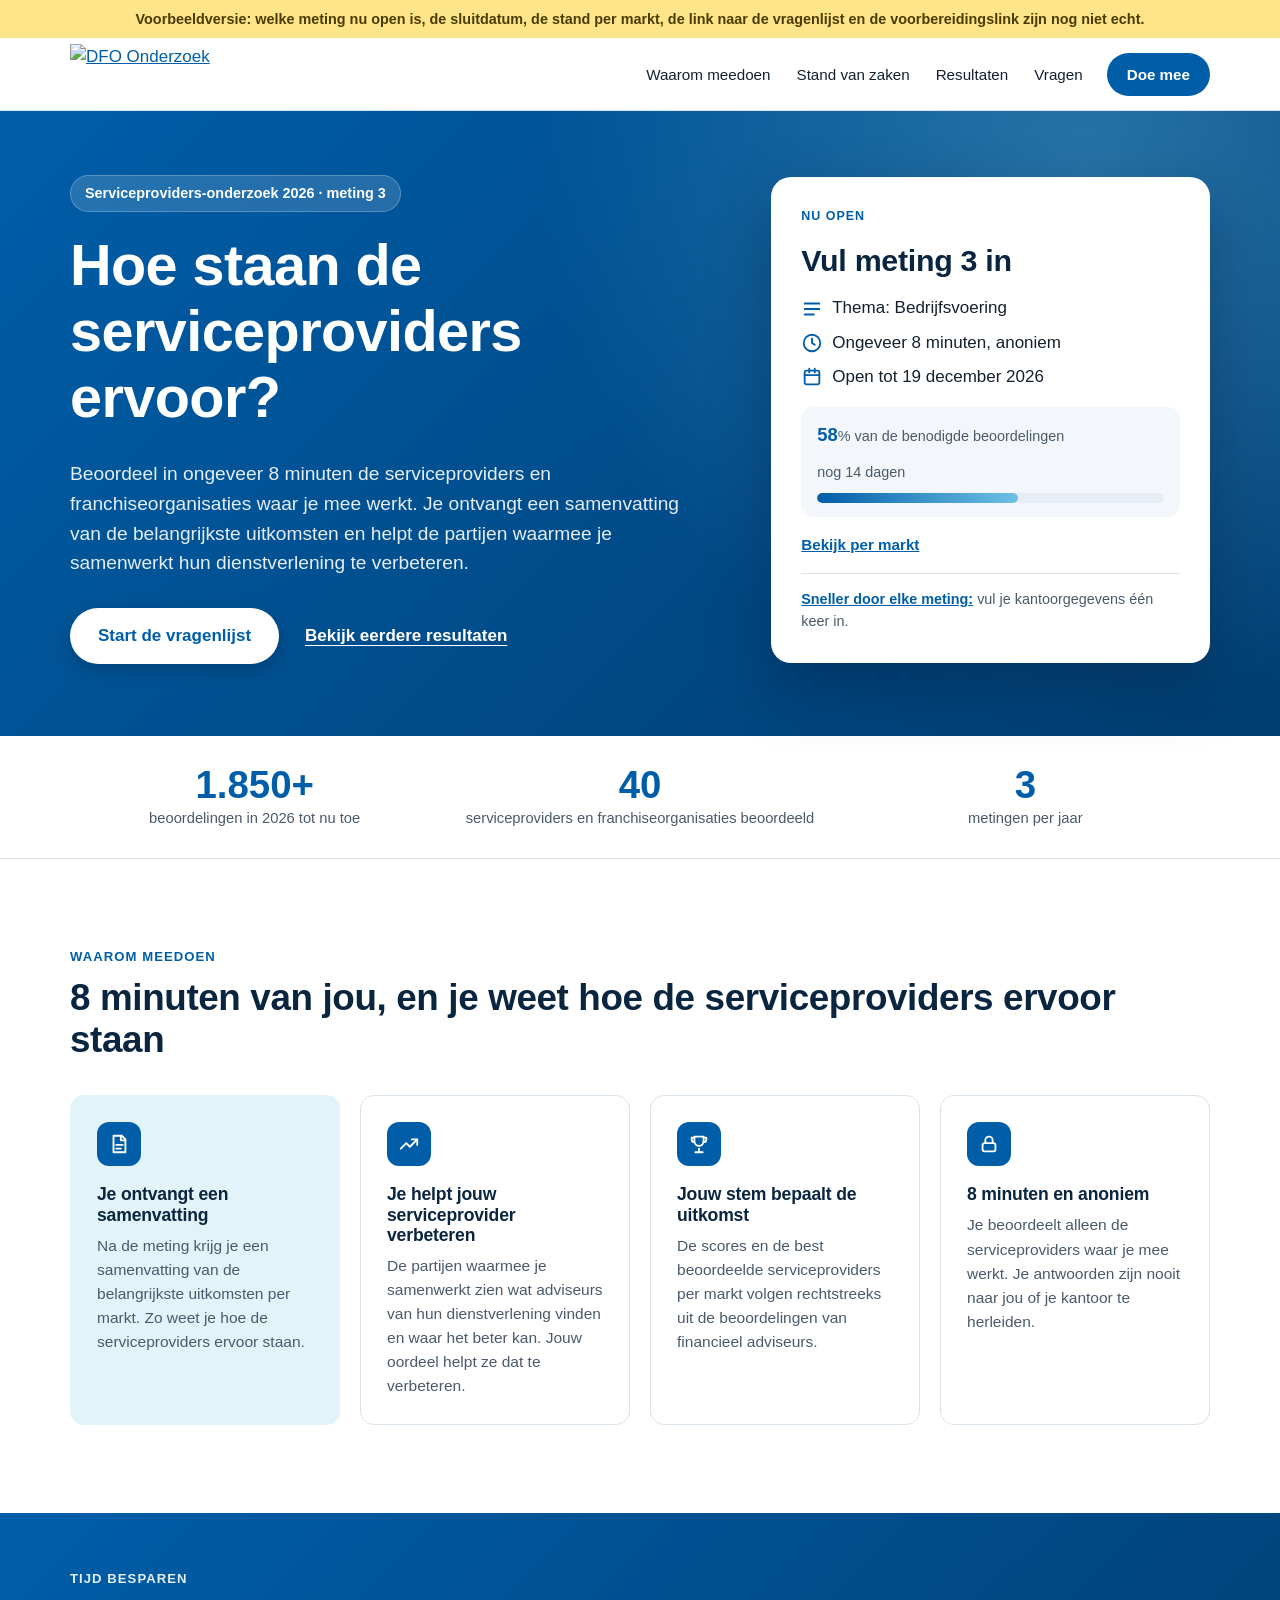
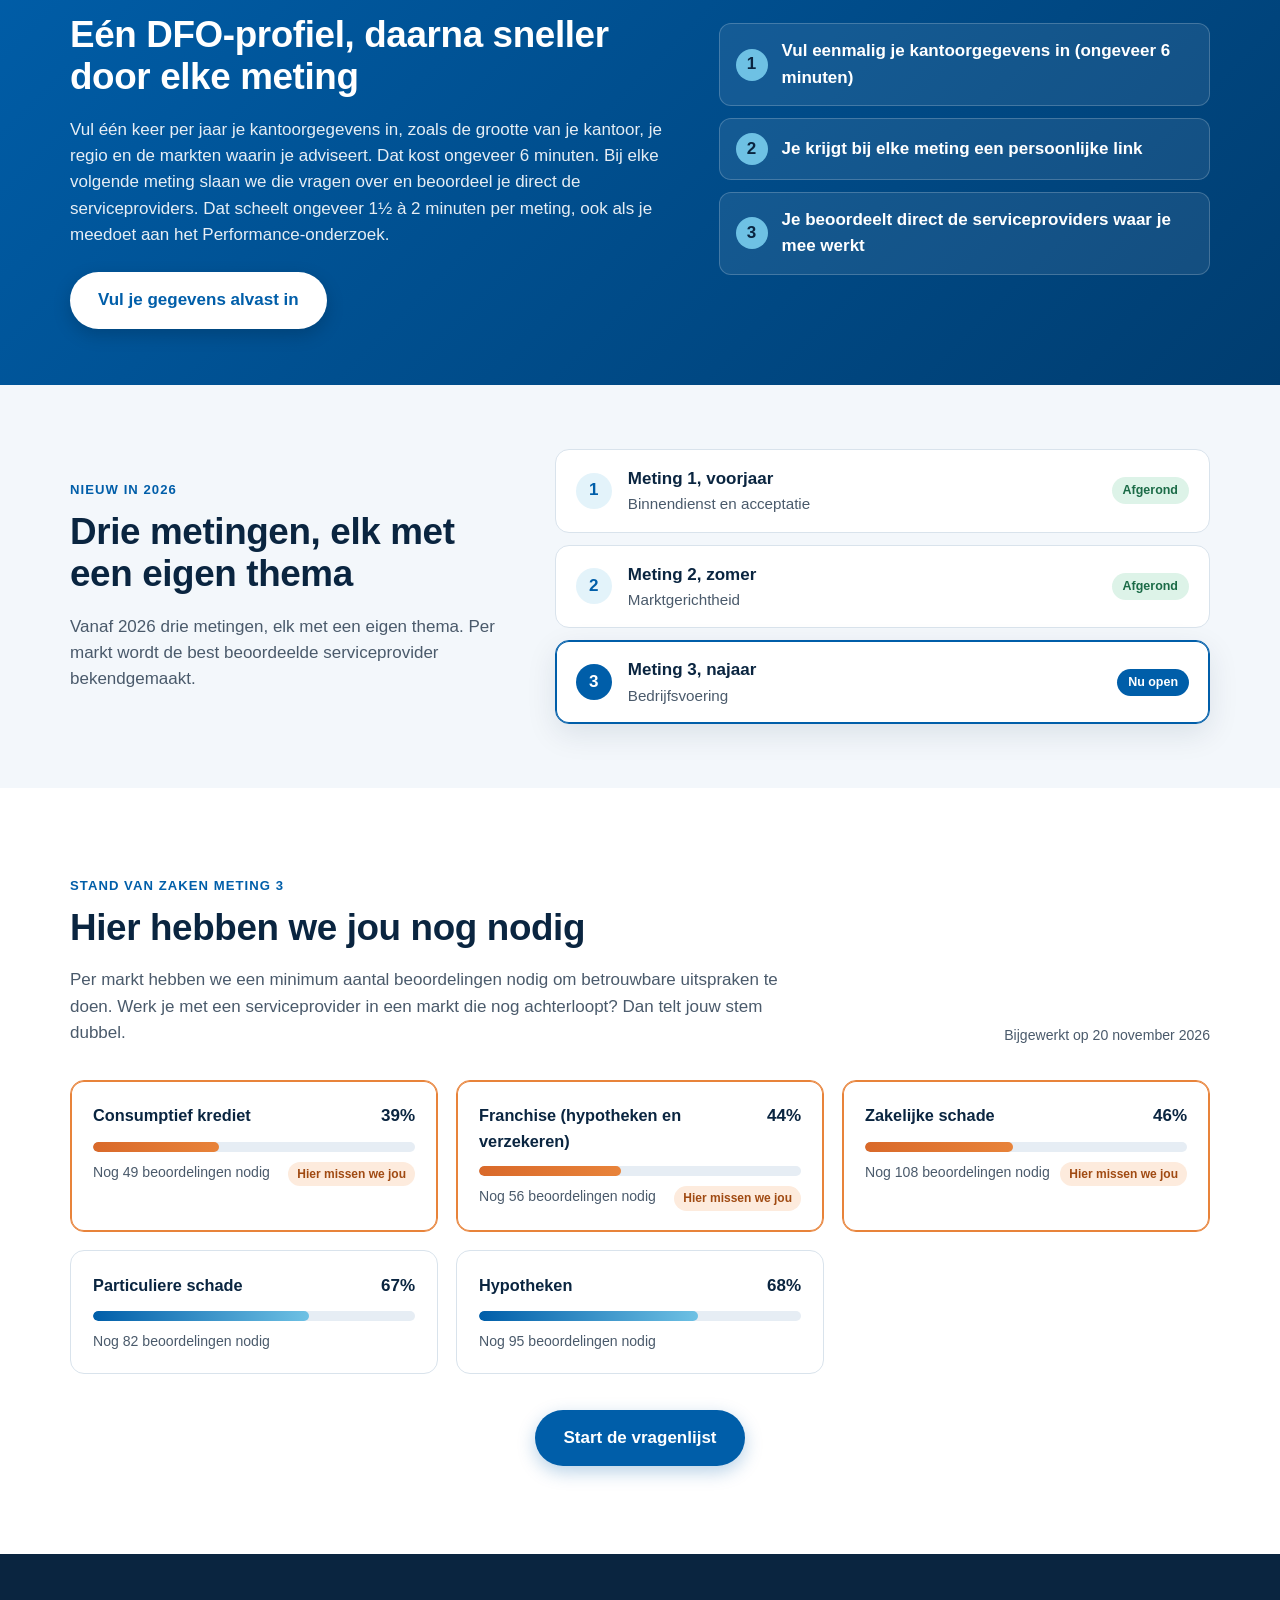
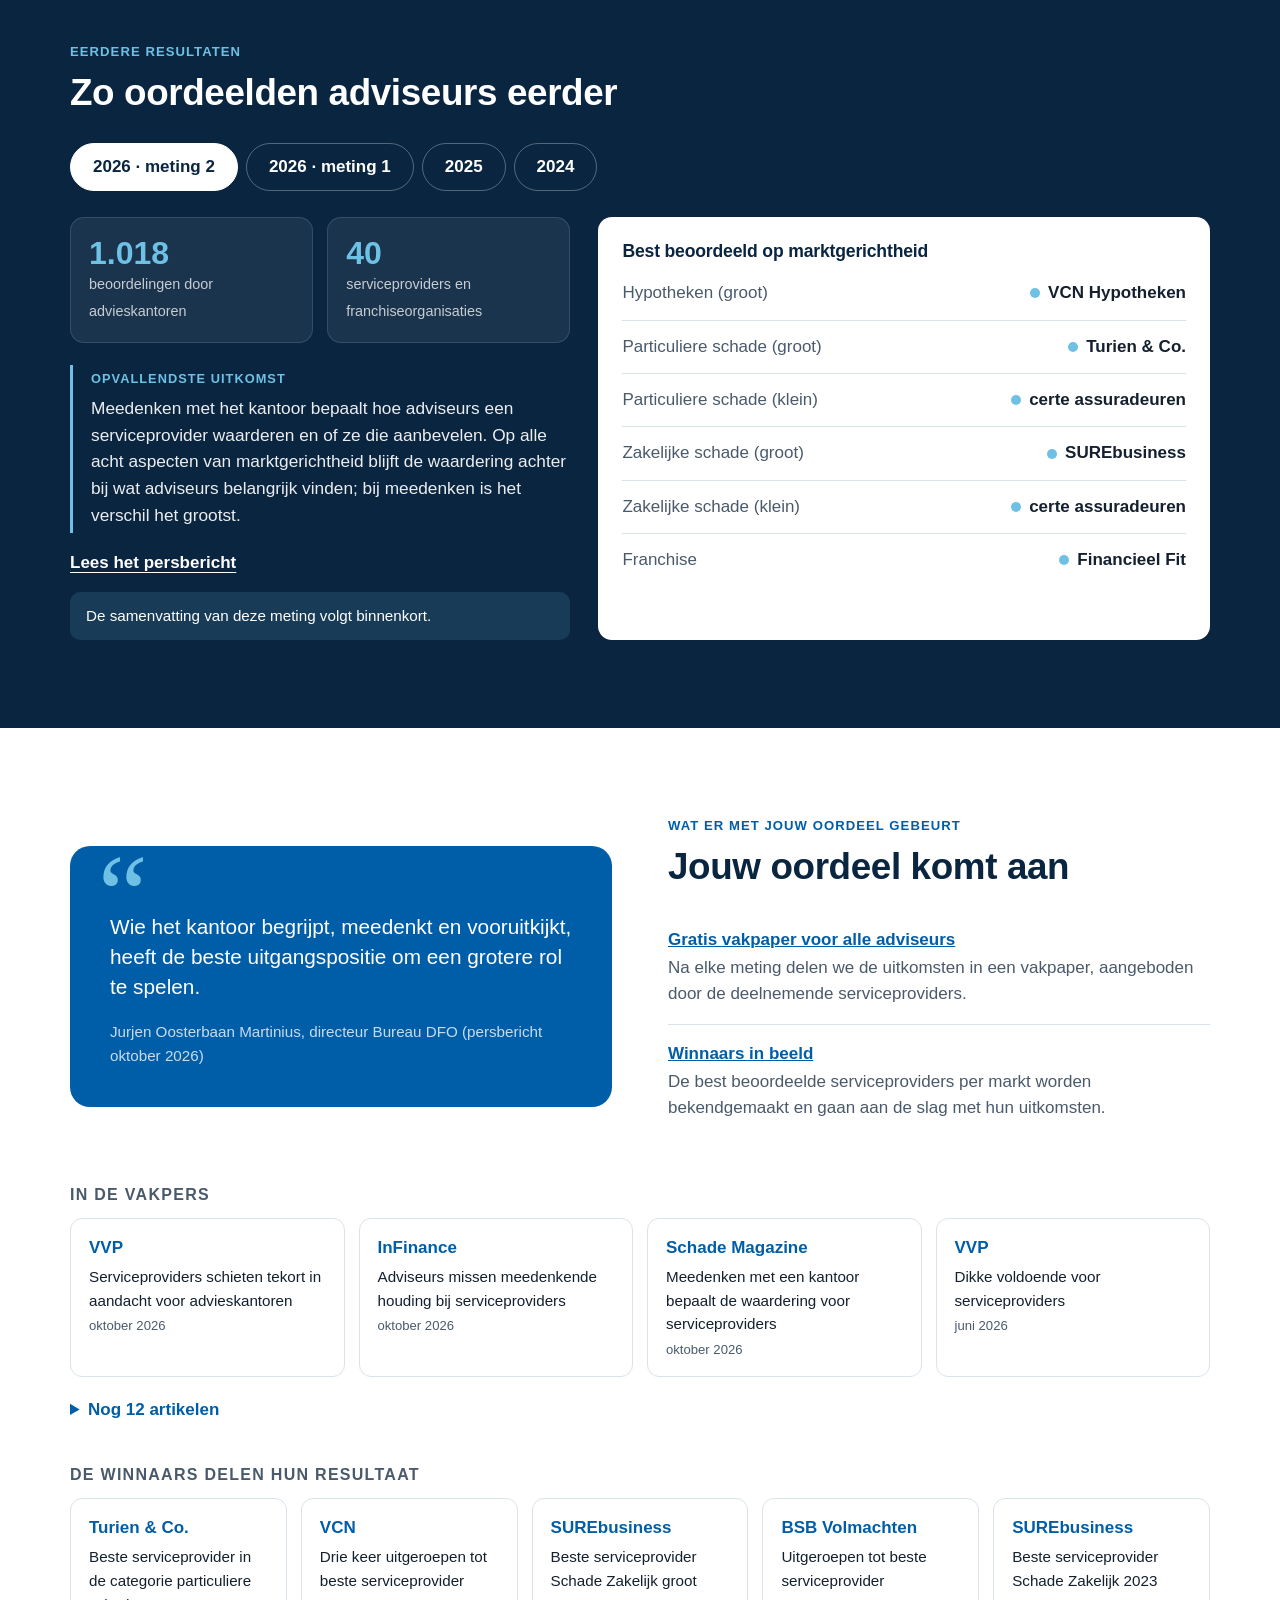
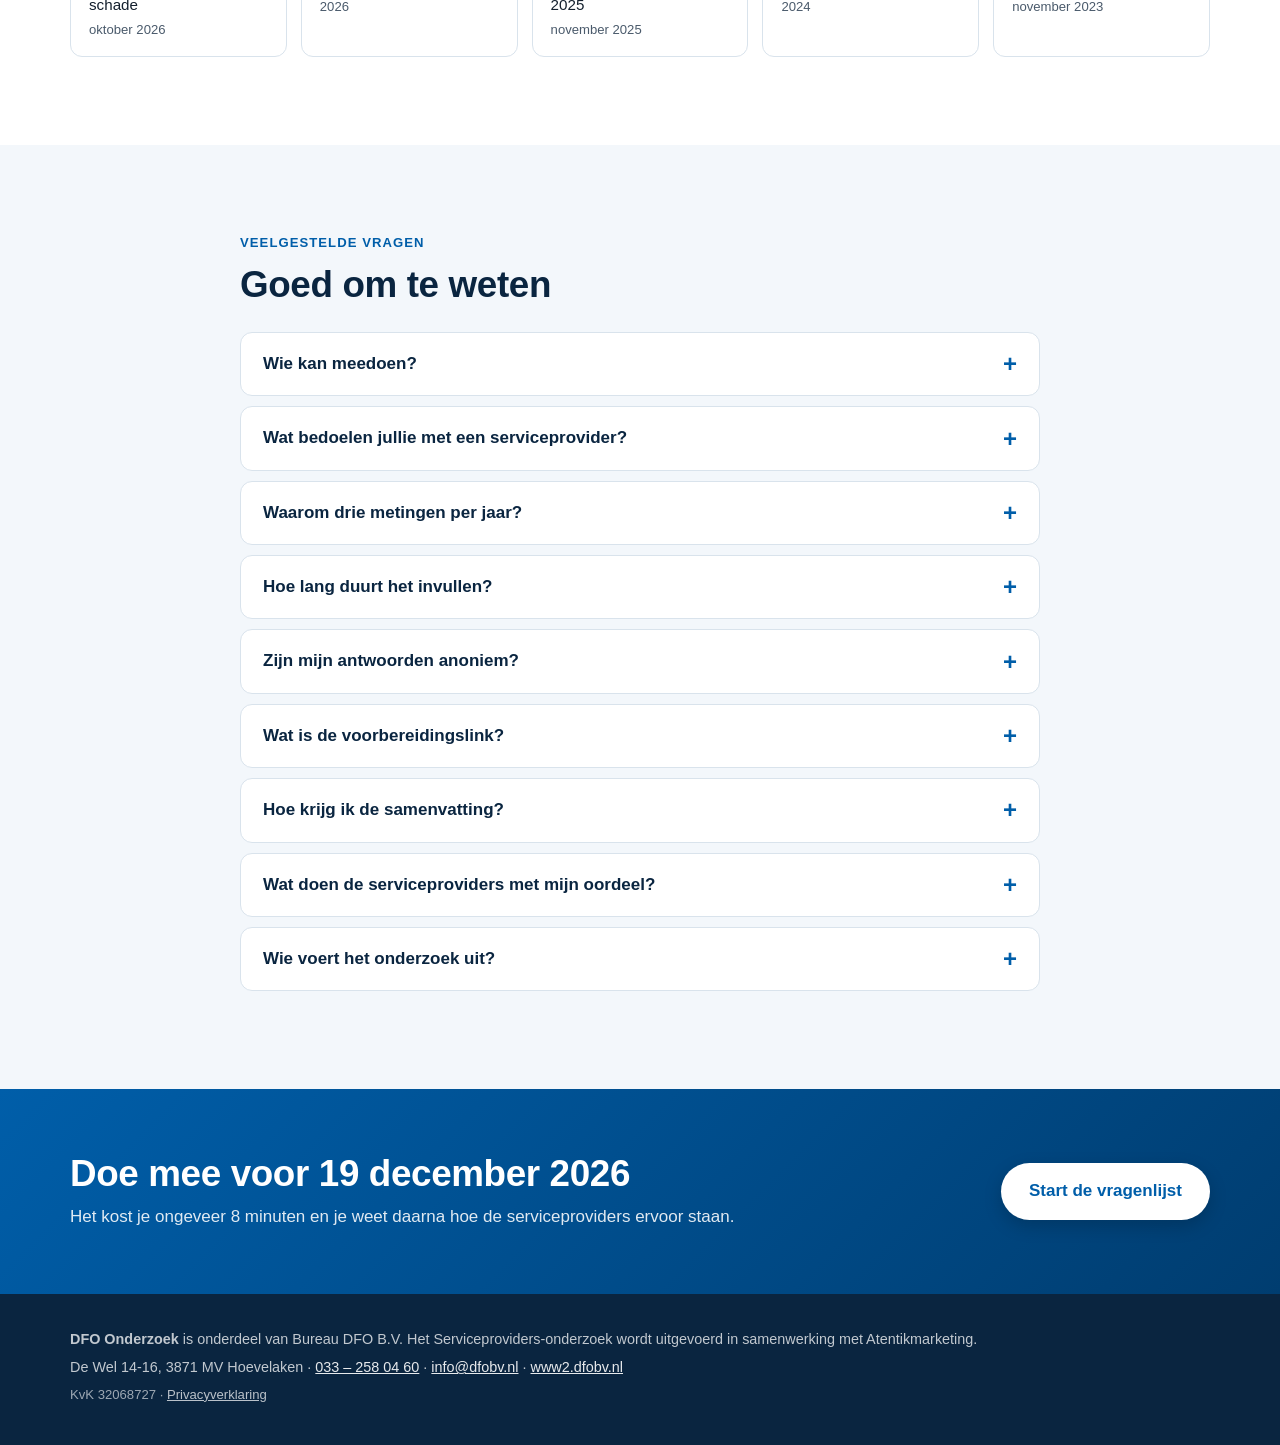
==== index.html @ f83d0d08 "Eerste versie wervingspagina Serviceproviders-onderzoek" ====
<!doctype html>
<html lang="nl">
<head>
  <meta charset="utf-8">
  <meta name="viewport" content="width=device-width, initial-scale=1">
  <title>Serviceproviders-onderzoek | DFO Onderzoek</title>
  <meta name="description" content="Doe mee aan het Serviceproviders-onderzoek van DFO Onderzoek. Beoordeel in ongeveer 8 minuten de serviceproviders en franchiseorganisaties waar je mee werkt en weet hoe ze ervoor staan.">
  <meta property="og:title" content="Serviceproviders-onderzoek | DFO Onderzoek">
  <meta property="og:description" content="Hoe staan de serviceproviders ervoor? Beoordeel ze in ongeveer 8 minuten en ontvang de uitkomsten per markt.">
  <meta property="og:type" content="website">
  <meta property="og:image" content="assets/logo.png">
  <meta name="theme-color" content="#005EA9">
  <link rel="icon" href="assets/favicon.png">
  <link rel="stylesheet" href="style.css">
</head>
<body>
  <div class="demo-bar" id="demo-bar" hidden></div>

  <header class="site-header">
    <div class="wrap header-inner">
      <a href="#top" class="logo" aria-label="DFO Onderzoek, naar boven">
        <img src="assets/logo.png" alt="DFO Onderzoek" width="160" height="56">
      </a>
      <nav class="main-nav" aria-label="Hoofdmenu">
        <a href="#adviseurs">Waarom meedoen</a>
        <a href="#status">Stand van zaken</a>
        <a href="#resultaten">Resultaten</a>
        <a href="#vragen">Vragen</a>
      </nav>
      <a class="btn btn-small js-cta" href="#">Doe mee</a>
    </div>
  </header>

  <main id="top">
    <!-- 1. Hero -->
    <section class="hero">
      <div class="wrap hero-grid">
        <div class="hero-text">
          <p class="eyebrow"><span id="hero-naam"></span> <span id="hero-editie"></span></p>
          <h1>Hoe staan de serviceproviders ervoor?</h1>
          <p class="lead" id="hero-ondertitel"></p>
          <div class="hero-actions">
            <a class="btn btn-light js-cta" href="#">Start de vragenlijst</a>
            <a class="link-light" href="#resultaten">Bekijk eerdere resultaten</a>
          </div>
        </div>

        <aside class="path path-adviseur" aria-labelledby="meting-kaart-titel">
          <p class="path-label">Nu open</p>
          <h2 id="meting-kaart-titel">Vul <span class="js-meting-naam">meting 3</span> in</h2>
          <ul class="facts">
            <li id="fact-thema-li"><span class="fact-icon" aria-hidden="true">
              <svg viewBox="0 0 24 24"><path d="M4 6h16M4 12h16M4 18h10"/></svg>
            </span><span id="fact-thema"></span></li>
            <li><span class="fact-icon" aria-hidden="true">
              <svg viewBox="0 0 24 24"><circle cx="12" cy="12" r="9"/><path d="M12 7v5l3 2"/></svg>
            </span><span id="fact-duur"></span></li>
            <li><span class="fact-icon" aria-hidden="true">
              <svg viewBox="0 0 24 24"><rect x="4" y="5" width="16" height="15" rx="2"/><path d="M4 10h16M9 3v4M15 3v4"/></svg>
            </span><span id="fact-sluit"></span></li>
          </ul>
          <div class="mini-status">
            <div class="mini-status-top">
              <span><strong id="totaal-pct">0</strong>% van de benodigde beoordelingen</span>
              <span id="dagen-tekst"></span>
            </div>
            <div class="bar" role="progressbar" aria-label="Voortgang meting" aria-valuemin="0" aria-valuemax="100" id="totaal-bar"><span></span></div>
          </div>
          <a class="status-link" href="#status">Bekijk per markt</a>
          <p class="prep-hint" id="prep-hint"><a href="#voorbereiding">Sneller door elke meting:</a> vul je kantoorgegevens één keer in.</p>
        </aside>
      </div>
    </section>

    <!-- 2. Kerncijfers -->
    <section class="figures" aria-label="Kerncijfers">
      <div class="wrap figures-row" id="kerncijfers"></div>
    </section>

    <!-- 3. Waarom meedoen -->
    <section class="section" id="adviseurs">
      <div class="wrap">
        <p class="kicker">Waarom meedoen</p>
        <h2>8 minuten van jou, en je weet hoe de serviceproviders ervoor staan</h2>
        <div class="card-grid" id="opbrengst-lijst"></div>
      </div>
    </section>

    <!-- 3b. Voorbereidingslink -->
    <section class="prep-band" id="voorbereiding">
      <div class="wrap prep-grid">
        <div class="prep-text">
          <p class="kicker kicker-light">Tijd besparen</p>
          <h2 id="prep-kop"></h2>
          <p id="prep-tekst"></p>
          <a class="btn btn-light js-prep" href="#">Vul je gegevens alvast in</a>
        </div>
        <ol class="prep-steps" id="prep-stappen"></ol>
      </div>
    </section>

    <!-- 4. Metingen van dit jaar -->
    <section class="section section-tint section-compact" id="metingen-sectie">
      <div class="wrap metingen-grid">
        <div>
          <p class="kicker">Nieuw in 2026</p>
          <h2>Drie metingen, elk met een eigen thema</h2>
          <p class="section-intro" id="metingen-intro"></p>
        </div>
        <ol class="metingen" id="metingen"></ol>
      </div>
    </section>

    <!-- 5. Stand van zaken -->
    <section class="section" id="status">
      <div class="wrap">
        <div class="section-head">
          <div>
            <p class="kicker">Stand van zaken <span class="js-meting-naam">meting 3</span></p>
            <h2>Hier hebben we jou nog nodig</h2>
            <p class="section-intro">Per markt hebben we een minimum aantal beoordelingen nodig om betrouwbare uitspraken te doen. Werk je met een serviceprovider in een markt die nog achterloopt? Dan telt jouw stem dubbel.</p>
          </div>
          <p class="updated" id="bijgewerkt"></p>
        </div>
        <div class="group-grid" id="groepen"></div>
        <div class="center"><a class="btn js-cta" href="#">Start de vragenlijst</a></div>
      </div>
    </section>

    <!-- 6. Eerdere resultaten -->
    <section class="section section-dark" id="resultaten">
      <div class="wrap">
        <p class="kicker kicker-light">Eerdere resultaten</p>
        <h2>Zo oordeelden adviseurs eerder</h2>
        <div class="tabs" role="tablist" aria-label="Kies een meting of jaar" id="jaar-tabs"></div>
        <div id="jaar-panel" role="tabpanel" class="year-panel"></div>
      </div>
    </section>

    <!-- 7. Impact -->
    <section class="section" id="impact">
      <div class="wrap impact-grid">
        <figure class="quote">
          <blockquote id="impact-citaat"></blockquote>
          <figcaption id="impact-bron"></figcaption>
        </figure>
        <div>
          <p class="kicker">Wat er met jouw oordeel gebeurt</p>
          <h2>Jouw oordeel komt aan</h2>
          <ul class="impact-list" id="impact-punten"></ul>
        </div>
      </div>
      <div class="wrap press" id="vakpers"></div>
    </section>

    <!-- 8. Vragen -->
    <section class="section section-tint" id="vragen">
      <div class="wrap narrow">
        <p class="kicker">Veelgestelde vragen</p>
        <h2>Goed om te weten</h2>
        <div class="faq" id="faq"></div>
      </div>
    </section>

    <!-- 9. Afsluiter -->
    <section class="final-cta">
      <div class="wrap final-inner">
        <div>
          <h2>Doe mee voor <span id="final-sluit"></span></h2>
          <p>Het kost je ongeveer <span class="js-duur"></span> minuten en je weet daarna hoe de serviceproviders ervoor staan.</p>
        </div>
        <a class="btn btn-light js-cta" href="#">Start de vragenlijst</a>
      </div>
    </section>
  </main>

  <footer class="site-footer">
    <div class="wrap footer-inner">
      <p><strong>DFO Onderzoek</strong> is onderdeel van Bureau DFO B.V. Het Serviceproviders-onderzoek wordt uitgevoerd in samenwerking met Atentikmarketing.</p>
      <p>De Wel 14-16, 3871 MV Hoevelaken &middot; <a href="tel:+31332580460">033 – 258 04 60</a> &middot; <a href="mailto:info@dfobv.nl">info@dfobv.nl</a> &middot; <a href="https://www2.dfobv.nl">www2.dfobv.nl</a></p>
      <p class="footer-small">KvK 32068727 &middot; <a href="#privacy-link-volgt">Privacyverklaring</a></p>
    </div>
  </footer>

  <div class="sticky-cta" id="sticky-cta">
    <a class="btn js-cta" href="#">Doe mee, <span class="js-duur"></span> minuten</a>
  </div>

  <script src="data.js"></script>
  <script src="app.js"></script>
</body>
</html>
---- style.css ----
/* DFO Onderzoek – huisstijl: primair #005EA9, accent #6EC1E4, Arial */
:root {
  --blauw: #005EA9;
  --blauw-donker: #003D70;
  --navy: #0A2540;
  --accent: #6EC1E4;
  --accent-zacht: #E3F3FA;
  --tint: #F3F7FB;
  --tekst: #14202E;
  --tekst-zacht: #4A5A6B;
  --lijn: #D9E3EC;
  --wit: #FFFFFF;
  --oranje: #E8833A;
  --groen: #2E9E6B;
  --radius: 14px;
  --schaduw: 0 10px 30px rgba(10, 37, 64, .10);
  color-scheme: light;
}

* { box-sizing: border-box; }
html { scroll-behavior: smooth; scroll-padding-top: 84px; }
body {
  margin: 0;
  font-family: Arial, Helvetica, sans-serif;
  font-size: 17px;
  line-height: 1.55;
  color: var(--tekst);
  background: var(--wit);
  -webkit-font-smoothing: antialiased;
}
img { max-width: 100%; height: auto; display: block; }
a { color: var(--blauw); }
h1, h2, h3 { line-height: 1.15; margin: 0 0 .5em; letter-spacing: -.01em; }
h2 { font-size: clamp(1.6rem, 3.2vw, 2.3rem); color: var(--navy); }
h3 { font-size: 1.1rem; color: var(--navy); }
p { margin: 0 0 1em; }

.wrap { width: min(1140px, 100% - 32px); margin-inline: auto; }
.narrow { width: min(800px, 100% - 32px); }
.center { text-align: center; margin-top: 36px; }

/* Voorbeeldbalk */
.demo-bar {
  background: #FFE58A; color: #4A3B00; text-align: center;
  font-size: .9rem; font-weight: bold; padding: 8px 16px;
}

/* Knoppen */
.btn {
  display: inline-block; background: var(--blauw); color: var(--wit);
  font-weight: bold; text-decoration: none; padding: 15px 28px;
  border-radius: 999px; transition: transform .15s, background .15s, box-shadow .15s;
  box-shadow: 0 6px 18px rgba(0, 94, 169, .28);
}
.btn:hover { background: var(--blauw-donker); transform: translateY(-1px); }
.btn:focus-visible, a:focus-visible, button:focus-visible { outline: 3px solid var(--accent); outline-offset: 3px; }
.btn-small { padding: 10px 20px; font-size: .95rem; box-shadow: none; }
.btn-light { background: var(--wit); color: var(--blauw); box-shadow: 0 6px 18px rgba(0,0,0,.18); }
.btn-light:hover { background: var(--accent-zacht); }

/* Header */
.site-header {
  position: sticky; top: 0; z-index: 20; background: rgba(255,255,255,.96);
  backdrop-filter: blur(8px); border-bottom: 1px solid var(--lijn);
}
.header-inner { display: flex; align-items: center; gap: 24px; height: 72px; }
.logo img { width: 172px; height: auto; }
.main-nav { display: flex; gap: 26px; margin-left: auto; }
.main-nav a { color: var(--tekst); text-decoration: none; font-size: .95rem; }
.main-nav a:hover { color: var(--blauw); }

/* Hero */
.hero {
  background:
    radial-gradient(circle at 85% 10%, rgba(110,193,228,.35), transparent 45%),
    linear-gradient(135deg, var(--blauw) 0%, var(--blauw-donker) 100%);
  color: var(--wit); padding: 72px 0 84px;
}
.hero-grid { display: grid; grid-template-columns: 1.25fr .85fr; gap: 56px; align-items: center; }
.eyebrow {
  display: inline-block; background: rgba(255,255,255,.14); border: 1px solid rgba(255,255,255,.25);
  padding: 6px 14px; border-radius: 999px; font-size: .9rem; font-weight: bold; margin-bottom: 20px;
}
.hero h1 { font-size: clamp(2.2rem, 5vw, 3.6rem); color: var(--wit); }
.lead { font-size: 1.2rem; color: rgba(255,255,255,.9); max-width: 34em; }
.facts { list-style: none; padding: 0; margin: 26px 0 32px; display: flex; flex-wrap: wrap; gap: 12px 26px; }
.facts li { display: flex; align-items: center; gap: 9px; font-weight: bold; }
.fact-icon svg { width: 22px; height: 22px; fill: none; stroke: var(--accent); stroke-width: 2; stroke-linecap: round; stroke-linejoin: round; display: block; }
.hero-actions { display: flex; flex-wrap: wrap; align-items: center; gap: 18px 26px; }
.link-light { color: var(--wit); font-weight: bold; text-underline-offset: 4px; }

/* Statuskaart */
.status-card {
  background: var(--wit); color: var(--tekst); border-radius: 20px; padding: 30px;
  box-shadow: 0 24px 60px rgba(0, 20, 50, .35);
}
.status-card-label { text-transform: uppercase; letter-spacing: .08em; font-size: .78rem; font-weight: bold; color: var(--tekst-zacht); margin-bottom: 6px; }
.status-big { font-size: 4rem; font-weight: bold; color: var(--blauw); line-height: 1; margin: 0 0 4px; }
.status-sub { color: var(--tekst-zacht); margin-bottom: 18px; }
.status-split { display: grid; grid-template-columns: 1fr 1fr; gap: 16px; margin: 22px 0 18px; padding-top: 18px; border-top: 1px solid var(--lijn); }
.status-split strong { display: block; font-size: 1.8rem; color: var(--navy); }
.status-split span { font-size: .88rem; color: var(--tekst-zacht); }
.status-link { font-weight: bold; font-size: .95rem; }

/* Voortgangsbalken */
.bar { height: 10px; background: #E6EDF4; border-radius: 999px; overflow: hidden; }
.bar-lg { height: 14px; }
.bar span {
  display: block; height: 100%; width: 0; border-radius: inherit;
  background: linear-gradient(90deg, var(--blauw), var(--accent));
  transition: width 1.2s cubic-bezier(.2,.8,.2,1);
}
.bar.laag span { background: linear-gradient(90deg, #D9692A, var(--oranje)); }
.bar.vol span { background: linear-gradient(90deg, #22825A, var(--groen)); }

/* Secties */
.section { padding: 88px 0; }
.section-tint { background: var(--tint); }
.section-dark { background: var(--navy); color: var(--wit); }
.section-dark h2 { color: var(--wit); }
.kicker { color: var(--blauw); font-weight: bold; text-transform: uppercase; letter-spacing: .08em; font-size: .82rem; margin-bottom: 10px; }
.kicker-light { color: var(--accent); }
.section-head { display: flex; justify-content: space-between; align-items: flex-end; gap: 24px; margin-bottom: 34px; }
.section-intro { color: var(--tekst-zacht); max-width: 42em; margin: 0; }
.updated { font-size: .88rem; color: var(--tekst-zacht); white-space: nowrap; margin: 0; }

.facts .fact-wide { flex-basis: 100%; }

/* Metingen */
.section-compact { padding: 64px 0; }
.metingen-grid { display: grid; grid-template-columns: .8fr 1.2fr; gap: 48px; align-items: center; }
.metingen { list-style: none; margin: 0; padding: 0; position: relative; display: grid; gap: 12px; }
.meting {
  display: grid; grid-template-columns: auto 1fr auto; align-items: center; gap: 16px;
  background: var(--wit); border: 1px solid var(--lijn); border-radius: var(--radius); padding: 16px 20px;
}
.meting-open { border-color: var(--blauw); box-shadow: 0 0 0 1px var(--blauw) inset, var(--schaduw); }
.meting-nr {
  display: grid; place-items: center; width: 36px; height: 36px; border-radius: 50%;
  background: var(--accent-zacht); color: var(--blauw); font-weight: bold;
}
.meting-open .meting-nr { background: var(--blauw); color: var(--wit); }
.meting-body { min-width: 0; }
.meting-naam { margin: 0; font-weight: bold; color: var(--navy); }
.meting-thema { margin: 0; color: var(--tekst-zacht); font-size: .95rem; }
.pill { font-size: .78rem; font-weight: bold; padding: 4px 11px; border-radius: 999px; white-space: nowrap; }
.pill-afgerond { background: #DDF3E8; color: #1B6B47; }
.pill-open { background: var(--blauw); color: var(--wit); }
.pill-gepland { background: var(--tint); color: var(--tekst-zacht); border: 1px solid var(--lijn); }

/* Opbrengst-kaarten */
.card-grid { display: grid; grid-template-columns: repeat(4, 1fr); gap: 20px; margin-top: 34px; }
.card { border: 1px solid var(--lijn); border-radius: var(--radius); padding: 26px; background: var(--wit); }
.card:first-child { background: var(--accent-zacht); border-color: transparent; }
.card-icon { width: 44px; height: 44px; border-radius: 12px; background: var(--blauw); display: grid; place-items: center; margin-bottom: 18px; }
.card-icon svg { width: 22px; height: 22px; fill: none; stroke: var(--wit); stroke-width: 2; stroke-linecap: round; stroke-linejoin: round; }
.card p { color: var(--tekst-zacht); margin: 0; font-size: .97rem; }

/* Productgroepen */
.group-grid { display: grid; grid-template-columns: repeat(3, 1fr); gap: 18px; }
.group { background: var(--wit); border-radius: var(--radius); padding: 22px 22px 20px; border: 1px solid var(--lijn); }
.group.prio { border-color: var(--oranje); box-shadow: 0 0 0 1px var(--oranje) inset; }
.group-top { display: flex; justify-content: space-between; align-items: baseline; gap: 10px; margin-bottom: 12px; }
.group-top h3 { margin: 0; font-size: 1.02rem; }
.group-pct { font-weight: bold; color: var(--navy); }
.group-meta { display: flex; justify-content: space-between; gap: 10px; margin-top: 10px; font-size: .88rem; color: var(--tekst-zacht); }
.badge { display: inline-block; white-space: nowrap; align-self: flex-start; font-size: .75rem; font-weight: bold; padding: 3px 9px; border-radius: 999px; background: #FDEBDD; color: #A04A12; }
.badge.ok { background: #DDF3E8; color: #1B6B47; }

/* Stappen */
.steps { list-style: none; padding: 0; margin: 34px 0 0; display: grid; grid-template-columns: repeat(3, 1fr); gap: 28px; counter-reset: s; }
.steps li { position: relative; padding-top: 4px; }
.step-nr {
  display: grid; place-items: center; width: 46px; height: 46px; border-radius: 50%;
  background: var(--accent-zacht); color: var(--blauw); font-weight: bold; font-size: 1.2rem; margin-bottom: 16px;
}
.steps p { color: var(--tekst-zacht); }

/* Jaren-tabs */
.tabs { display: flex; flex-wrap: wrap; gap: 8px; margin: 28px 0 26px; }
.tab {
  font: inherit; font-weight: bold; cursor: pointer; padding: 10px 22px; border-radius: 999px;
  background: transparent; color: var(--wit); border: 1px solid rgba(255,255,255,.3);
}
.tab[aria-selected="true"] { background: var(--wit); color: var(--navy); border-color: var(--wit); }
.year-panel { display: grid; grid-template-columns: .9fr 1.1fr; gap: 28px; }
.year-stats { display: grid; grid-template-columns: 1fr 1fr; gap: 14px; margin-bottom: 22px; }
.stat { background: rgba(255,255,255,.07); border: 1px solid rgba(255,255,255,.12); border-radius: var(--radius); padding: 18px; }
.stat strong { display: block; font-size: 2rem; color: var(--accent); line-height: 1.1; }
.stat span { font-size: .9rem; color: rgba(255,255,255,.75); }
.finding { border-left: 3px solid var(--accent); padding: 4px 0 4px 18px; font-size: 1.08rem; color: rgba(255,255,255,.92); }
.finding-label { display: block; font-size: .8rem; text-transform: uppercase; letter-spacing: .08em; color: var(--accent); font-weight: bold; margin-bottom: 6px; }
.year-link { color: var(--wit); font-weight: bold; text-underline-offset: 4px; }
.year-links { list-style: none; padding: 0; margin: 0; display: flex; flex-wrap: wrap; gap: 10px 24px; }
.winner-cell { display: flex; flex-direction: column; align-items: flex-end; text-align: right; gap: 2px; }
.runner-up { color: var(--tekst-zacht); font-size: .82rem; }
.year-download { margin: 18px 0 0; }

/* Voorbereidingslink */
.prep-band { background: linear-gradient(135deg, var(--blauw), var(--blauw-donker)); color: var(--wit); padding: 56px 0; }
.prep-grid { display: grid; grid-template-columns: 1.1fr .9fr; gap: 48px; align-items: center; }
.prep-text h2 { color: var(--wit); }
.prep-text p { color: rgba(255,255,255,.9); max-width: 36em; margin-bottom: 24px; }
.prep-steps { list-style: none; margin: 0; padding: 0; display: grid; gap: 12px; }
.prep-steps li { display: flex; align-items: center; gap: 14px; background: rgba(255,255,255,.08); border: 1px solid rgba(255,255,255,.2); border-radius: 12px; padding: 14px 16px; font-weight: bold; }
.prep-nr { flex: none; display: grid; place-items: center; width: 32px; height: 32px; border-radius: 50%; background: var(--accent); color: var(--navy); }
.prep-hint { margin: 2px 0 0; padding-top: 14px; border-top: 1px solid var(--lijn); font-size: .9rem; color: var(--tekst-zacht); }
.prep-hint a { font-weight: bold; }
@media (max-width: 980px) { .prep-grid { grid-template-columns: 1fr; gap: 28px; } }
.press { margin-top: 48px; }
.press-title { font-size: 1rem; text-transform: uppercase; letter-spacing: .08em; color: var(--tekst-zacht); margin-bottom: 14px; }
.press-list { list-style: none; padding: 0; margin: 0; display: grid; grid-template-columns: repeat(auto-fit, minmax(170px, 1fr)); gap: 14px; }
.press-more { margin-top: 14px; }
.press-more summary { cursor: pointer; font-weight: bold; color: var(--blauw); padding: 6px 0; }
.press-more .press-list { margin-top: 12px; }
.press-title-gap { margin-top: 36px; }
.press-list a { display: flex; flex-direction: column; gap: 4px; height: 100%; padding: 16px 18px; border: 1px solid var(--lijn); border-radius: 12px; text-decoration: none; color: var(--tekst); background: var(--wit); transition: border-color .15s, box-shadow .15s; }
.press-list a:hover { border-color: var(--blauw); box-shadow: var(--schaduw); }
.press-medium { font-weight: bold; color: var(--blauw); }
.press-head { font-size: .95rem; }
.press-date { font-size: .82rem; color: var(--tekst-zacht); }
@media (max-width: 640px) { .press-list { grid-template-columns: 1fr; } }
.year-note { margin: 16px 0 0; padding: 12px 16px; border-radius: 10px; background: rgba(110,193,228,.14); color: var(--wit); font-size: .95rem; }
.winners { background: var(--wit); color: var(--tekst); border-radius: var(--radius); padding: 8px 24px; }
.winners h3 { margin: 16px 0 6px; }
.winner-row { display: flex; justify-content: space-between; gap: 16px; padding: 13px 0; border-top: 1px solid var(--lijn); }
.winner-row:first-of-type { border-top: 0; }
.winner-row span { color: var(--tekst-zacht); }
.winner-row strong { display: flex; align-items: center; gap: 8px; text-align: right; }
.winner-row strong::before { content: ""; width: 10px; height: 10px; border-radius: 50%; background: var(--accent); flex: none; }

/* Impact */
.impact-grid { display: grid; grid-template-columns: 1fr 1fr; gap: 56px; align-items: center; }
.quote { margin: 0; background: var(--blauw); color: var(--wit); border-radius: 20px; padding: 40px; position: relative; }
.quote::before { content: "\201C"; position: absolute; top: -8px; left: 28px; font-size: 7rem; line-height: 1; color: var(--accent); font-family: Georgia, serif; }
.quote blockquote { margin: 26px 0 18px; font-size: 1.3rem; line-height: 1.45; }
.quote figcaption { color: rgba(255,255,255,.78); font-size: .95rem; }
.impact-list { list-style: none; padding: 0; margin: 22px 0 0; }
.impact-list li { padding: 16px 0; border-top: 1px solid var(--lijn); }
.impact-list li:first-child { border-top: 0; }
.impact-list strong { display: block; color: var(--navy); }
.impact-list p { margin: 2px 0 0; color: var(--tekst-zacht); }

/* FAQ */
.faq { margin-top: 26px; }
.faq details { background: var(--wit); border: 1px solid var(--lijn); border-radius: 12px; margin-bottom: 10px; }
.faq summary { cursor: pointer; padding: 18px 52px 18px 22px; font-weight: bold; list-style: none; position: relative; color: var(--navy); }
.faq summary::-webkit-details-marker { display: none; }
.faq summary::after { content: "+"; position: absolute; right: 22px; top: 50%; transform: translateY(-50%); font-size: 1.5rem; color: var(--blauw); }
.faq details[open] summary::after { content: "\2212"; }
.faq details p { padding: 0 22px 18px; margin: 0; color: var(--tekst-zacht); }

/* Afsluiter */
.final-cta { background: linear-gradient(135deg, var(--blauw), var(--blauw-donker)); color: var(--wit); padding: 64px 0; }
.final-inner { display: flex; justify-content: space-between; align-items: center; gap: 28px; }
.final-cta h2 { color: var(--wit); margin-bottom: 8px; }
.final-cta p { margin: 0; color: rgba(255,255,255,.88); }

/* Footer */
.site-footer { background: var(--navy); color: rgba(255,255,255,.75); padding: 34px 0; font-size: .9rem; }
.site-footer p { margin: 0 0 6px; }
.site-footer a { color: rgba(255,255,255,.9); }
.footer-small { font-size: .82rem; opacity: .8; }

/* ---------- Twee doelgroepen ---------- */
.header-actions { display: flex; gap: 10px; align-items: center; }
.btn-outline { background: transparent; color: var(--blauw); border: 2px solid var(--blauw); box-shadow: none; padding: 8px 18px; }
.btn-outline:hover { background: var(--accent-zacht); color: var(--blauw); }
.btn-ghost { background: transparent; color: var(--wit); border: 2px solid rgba(255,255,255,.7); box-shadow: none; }
.btn-ghost:hover { background: rgba(255,255,255,.12); }

.hero { padding: 64px 0 72px; }
.hero-text { max-width: 760px; }
.hero-text .lead { margin-bottom: 0; }
.hero-text .hero-actions { margin-top: 30px; }
.hero-grid .path-adviseur { gap: 16px; }
.paths { display: grid; grid-template-columns: 1fr 1fr; gap: 24px; margin-top: 40px; }
.path { border-radius: 20px; padding: 30px; display: flex; flex-direction: column; gap: 14px; min-width: 0; }
.path p { margin: 0; }
.path h2 { font-size: clamp(1.5rem, 2.6vw, 1.9rem); margin: 0; }
.path-label { text-transform: uppercase; letter-spacing: .08em; font-size: .78rem; font-weight: bold; }
.path-adviseur { background: var(--wit); color: var(--tekst); box-shadow: 0 24px 60px rgba(0, 20, 50, .35); }
.path-adviseur .path-label { color: var(--blauw); }
.path-adviseur > p { color: var(--tekst-zacht); }
.path-aanbieder { background: rgba(255,255,255,.08); border: 1px solid rgba(255,255,255,.28); color: var(--wit); }
.path-aanbieder .path-label { color: var(--accent); }
.path-aanbieder h2 { color: var(--wit); }
.path-aanbieder > p { color: rgba(255,255,255,.88); }
.path .facts { flex-direction: column; gap: 8px; margin: 2px 0 0; }
.path-adviseur .facts li { font-weight: normal; color: var(--tekst); }
.path-adviseur .fact-icon svg { stroke: var(--blauw); }
.mini-status { background: var(--tint); border-radius: 12px; padding: 14px 16px; }
.mini-status-top { display: flex; justify-content: space-between; gap: 12px; flex-wrap: wrap; font-size: .9rem; color: var(--tekst-zacht); margin-bottom: 10px; }
.mini-status-top strong { color: var(--blauw); font-size: 1.15rem; }
.checks { list-style: none; padding: 0; margin: 2px 0 0; display: grid; gap: 8px; }
.checks li { position: relative; padding-left: 28px; }
.checks li::before {
  content: ""; position: absolute; left: 0; top: .2em; width: 18px; height: 18px; border-radius: 50%;
  background: var(--accent) url("data:image/svg+xml,%3Csvg xmlns='http://www.w3.org/2000/svg' viewBox='0 0 24 24' fill='none' stroke='%230A2540' stroke-width='3.5' stroke-linecap='round' stroke-linejoin='round'%3E%3Cpath d='M5 12l5 5 9-10'/%3E%3C/svg%3E") center / 12px no-repeat;
}
.mini-proof { border-left: 3px solid var(--accent); padding: 4px 0 4px 16px; color: rgba(255,255,255,.92); }
.mini-proof .mini-proof-label { font-size: .78rem; text-transform: uppercase; letter-spacing: .08em; font-weight: bold; color: var(--accent); margin-bottom: 4px; }
.path-actions { margin-top: auto; padding-top: 8px; display: flex; flex-wrap: wrap; align-items: center; gap: 12px 22px; }
.path-link { font-weight: bold; text-underline-offset: 4px; }
.path-link-light { color: var(--wit); }

.figures { border-bottom: 1px solid var(--lijn); }
.figures-row { display: grid; grid-template-columns: repeat(3, 1fr); gap: 16px; padding-block: 28px; }
.figure { display: flex; flex-direction: column; align-items: center; text-align: center; }
.figure strong { font-size: clamp(1.7rem, 3.4vw, 2.4rem); color: var(--blauw); line-height: 1.1; }
.figure span { color: var(--tekst-zacht); font-size: .92rem; }

.sub-title { font-size: 1.4rem; margin-bottom: .4em; }
.status-head { margin-top: 64px; margin-bottom: 24px; }
.group-top h4 { margin: 0; font-size: 1.02rem; color: var(--navy); }

.section-aanbieders { background: var(--accent-zacht); }
.aanbieders-top { display: grid; grid-template-columns: 1.35fr .65fr; gap: 40px; align-items: end; }
.proof { background: var(--blauw); color: var(--wit); border-radius: 16px; padding: 24px 26px; }
.proof-label { text-transform: uppercase; letter-spacing: .08em; font-size: .78rem; font-weight: bold; color: var(--accent); margin-bottom: 8px; }
.proof-text { font-size: 1.1rem; font-weight: bold; line-height: 1.4; margin: 0; }
.benefits { list-style: none; padding: 0; margin: 36px 0 0; display: grid; grid-template-columns: repeat(4, 1fr); gap: 18px; }
.benefits li { background: var(--wit); border-radius: var(--radius); padding: 22px; border-top: 4px solid var(--blauw); display: flex; flex-direction: column; gap: 6px; }
.benefits strong { color: var(--navy); }
.benefits span { color: var(--tekst-zacht); font-size: .95rem; }
.packages { display: grid; grid-template-columns: 1fr 1fr; gap: 20px; margin-top: 28px; }
.package { position: relative; background: var(--wit); border: 1px solid var(--lijn); border-radius: var(--radius); padding: 26px; }
.package-best { border: 2px solid var(--blauw); }
.package-tag { position: absolute; top: -12px; left: 24px; background: var(--blauw); color: var(--wit); font-size: .75rem; font-weight: bold; padding: 4px 12px; border-radius: 999px; }
.package h3 { margin-bottom: .3em; }
.package p { color: var(--tekst-zacht); margin: 0 0 12px; }
.package .package-price { color: var(--blauw); font-weight: bold; margin: 0; }
.contact-row { display: flex; flex-wrap: wrap; align-items: center; gap: 16px 24px; margin-top: 28px; }
.contact-row p { margin: 0; color: var(--tekst-zacht); max-width: 40em; }

.faq-grid { display: grid; grid-template-columns: 1fr 1fr; gap: 32px; margin-top: 10px; }
.faq-title { font-size: 1.1rem; margin: 16px 0 0; }
.faq-grid .faq { margin-top: 12px; }

.final-grid { display: grid; grid-template-columns: 1fr 1fr; gap: 40px; }
.final-item { display: flex; flex-direction: column; align-items: flex-start; gap: 12px; }
.final-item h2 { font-size: clamp(1.4rem, 2.6vw, 1.8rem); margin: 0; color: var(--wit); }
.final-item p { margin: 0; color: rgba(255,255,255,.88); }
.final-item + .final-item { border-left: 1px solid rgba(255,255,255,.25); padding-left: 40px; }

@media (max-width: 980px) {
  .paths, .aanbieders-top { grid-template-columns: 1fr; }
  .benefits { grid-template-columns: 1fr 1fr; }
}
@media (max-width: 640px) {
  .btn-outline { display: none; }
  .hero { padding: 40px 0 48px; }
  .path { padding: 24px; }
  .figures-row { gap: 8px; }
  .figure span { font-size: .8rem; }
  .benefits, .packages, .faq-grid, .final-grid { grid-template-columns: 1fr; }
  .final-item + .final-item { border-left: 0; padding-left: 0; border-top: 1px solid rgba(255,255,255,.25); padding-top: 28px; }
}

/* Plakknop mobiel */
.sticky-cta { display: none; }

/* Responsief */
@media (max-width: 980px) {
  .main-nav { display: none; }
  .header-inner { justify-content: space-between; }
  .hero-grid, .year-panel, .impact-grid, .metingen-grid { grid-template-columns: 1fr; }
  .metingen-grid { gap: 24px; }
  .card-grid { grid-template-columns: 1fr 1fr; }
  .group-grid { grid-template-columns: 1fr 1fr; }
  .section-head { flex-direction: column; align-items: flex-start; }
}
@media (max-width: 640px) {
  body { font-size: 16px; }
  .hero { padding: 48px 0 56px; }
  .hero-grid { gap: 36px; }
  .section { padding: 64px 0; }
  .card-grid, .group-grid, .steps { grid-template-columns: 1fr; }
  .status-card { padding: 24px; }
  .status-big { font-size: 3.2rem; }
  .final-inner { flex-direction: column; align-items: flex-start; }
  .quote { padding: 32px 26px; }
  .logo img { width: 124px; }
  .sticky-cta {
    display: block; position: fixed; left: 0; right: 0; bottom: 0; z-index: 30;
    padding: 12px 16px calc(12px + env(safe-area-inset-bottom));
    background: rgba(255,255,255,.97); border-top: 1px solid var(--lijn);
    transform: translateY(110%); transition: transform .25s;
  }
  .sticky-cta.zichtbaar { transform: none; }
  .sticky-cta .btn { display: block; text-align: center; }
  .site-footer { padding-bottom: 96px; }
}
@media (prefers-reduced-motion: reduce) {
  html { scroll-behavior: auto; }
  .bar span, .btn, .sticky-cta { transition: none; }
}
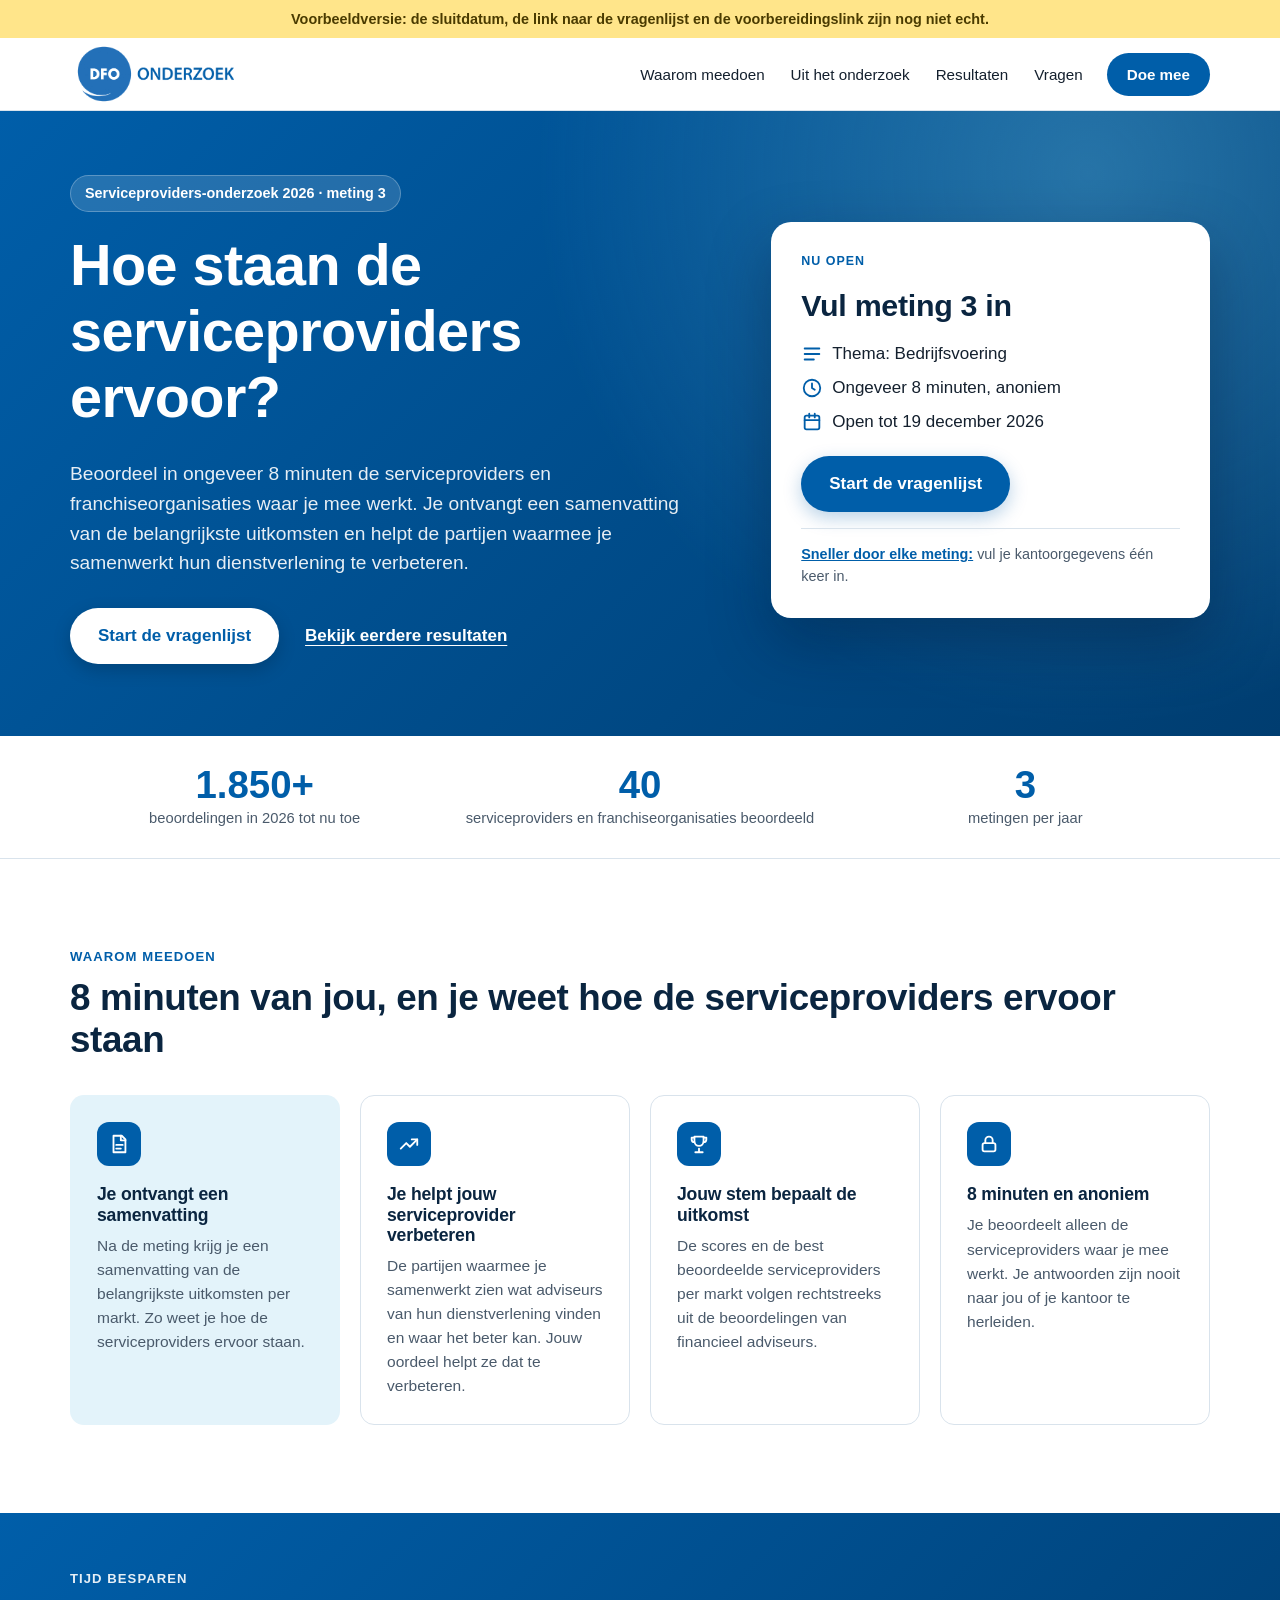
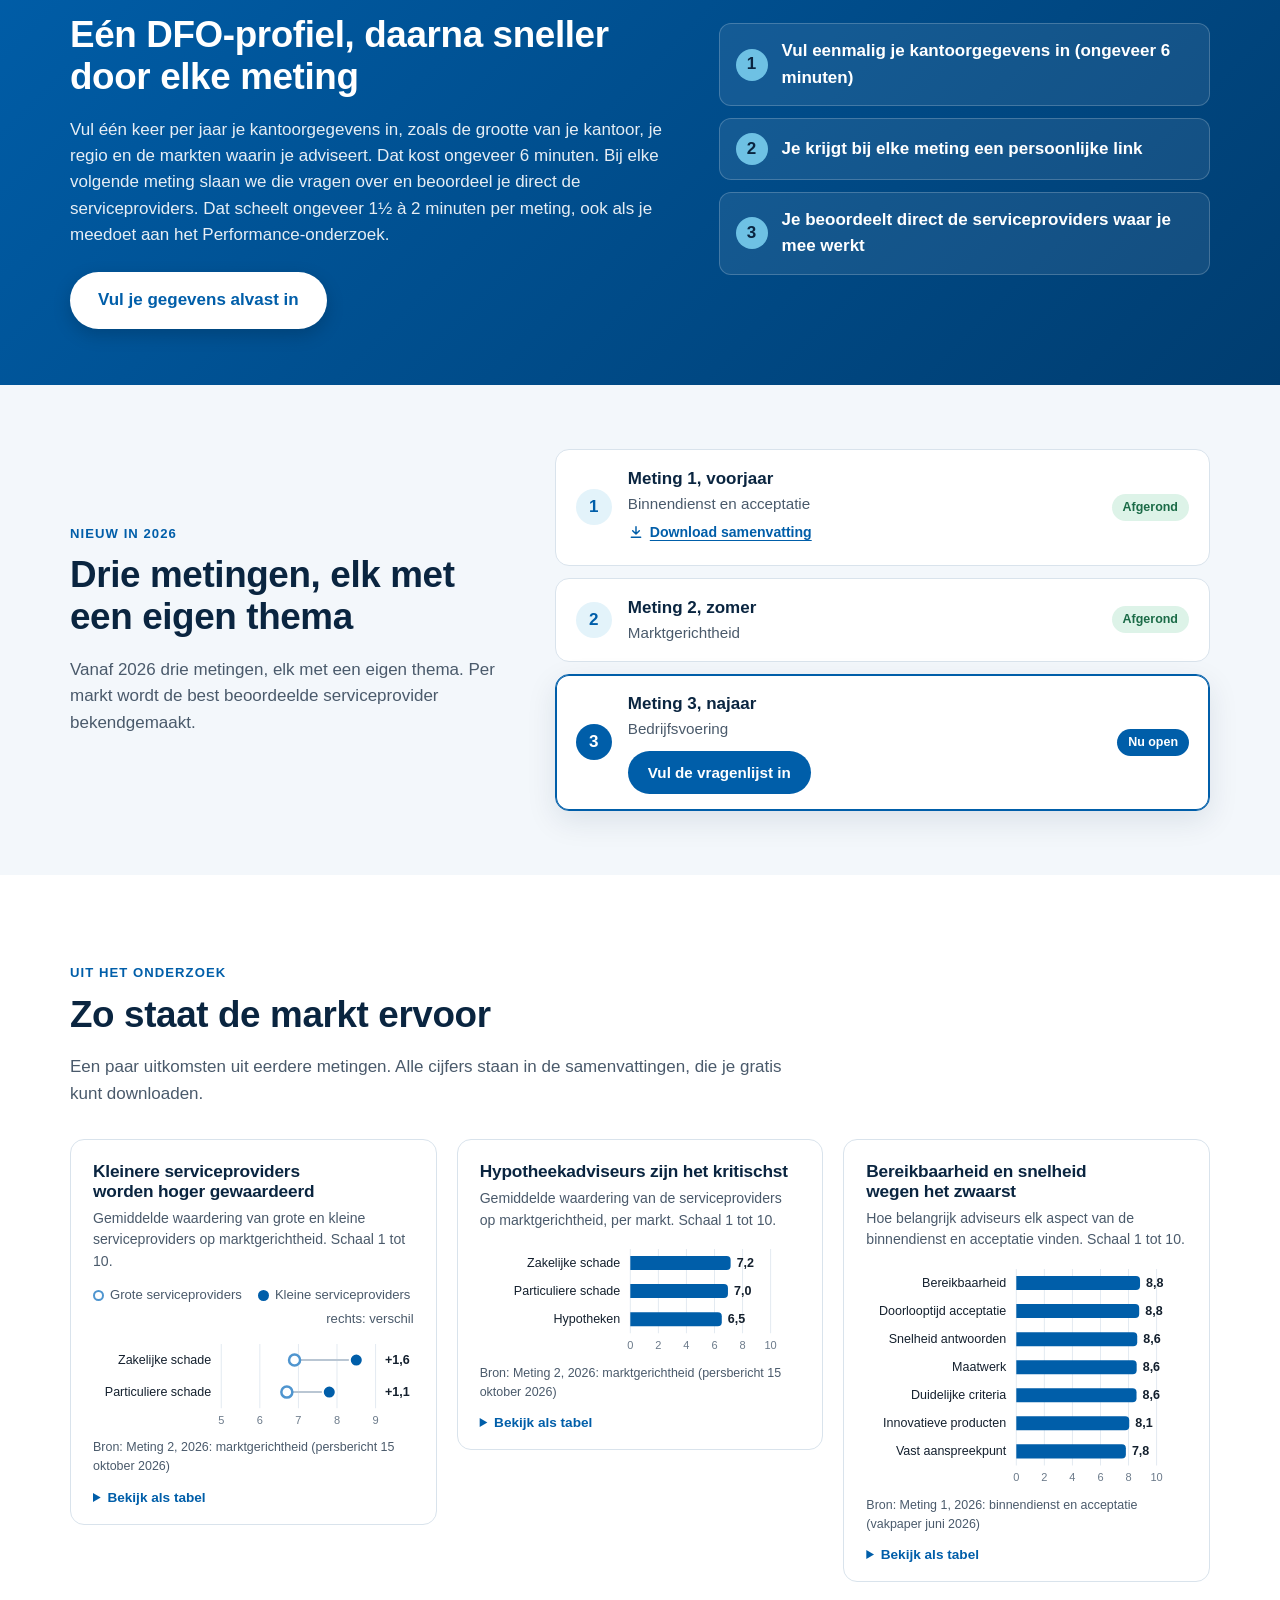
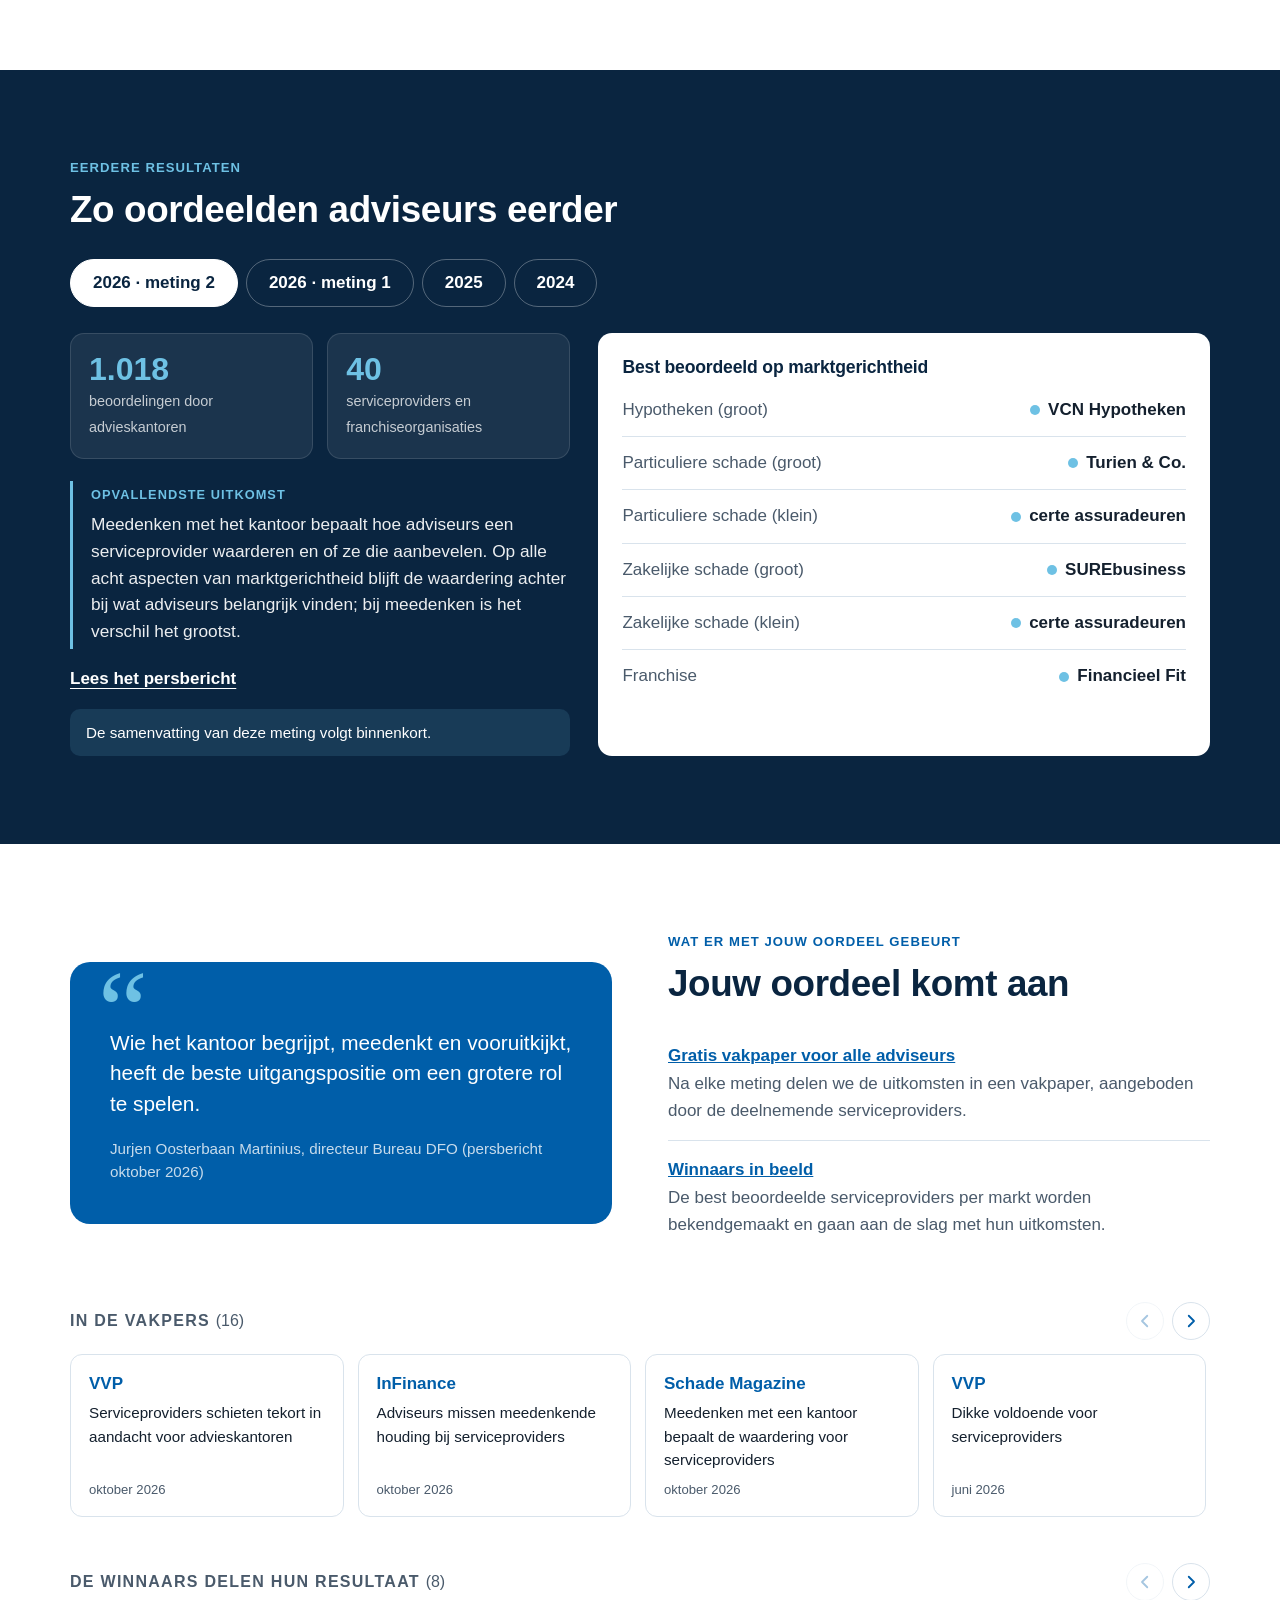
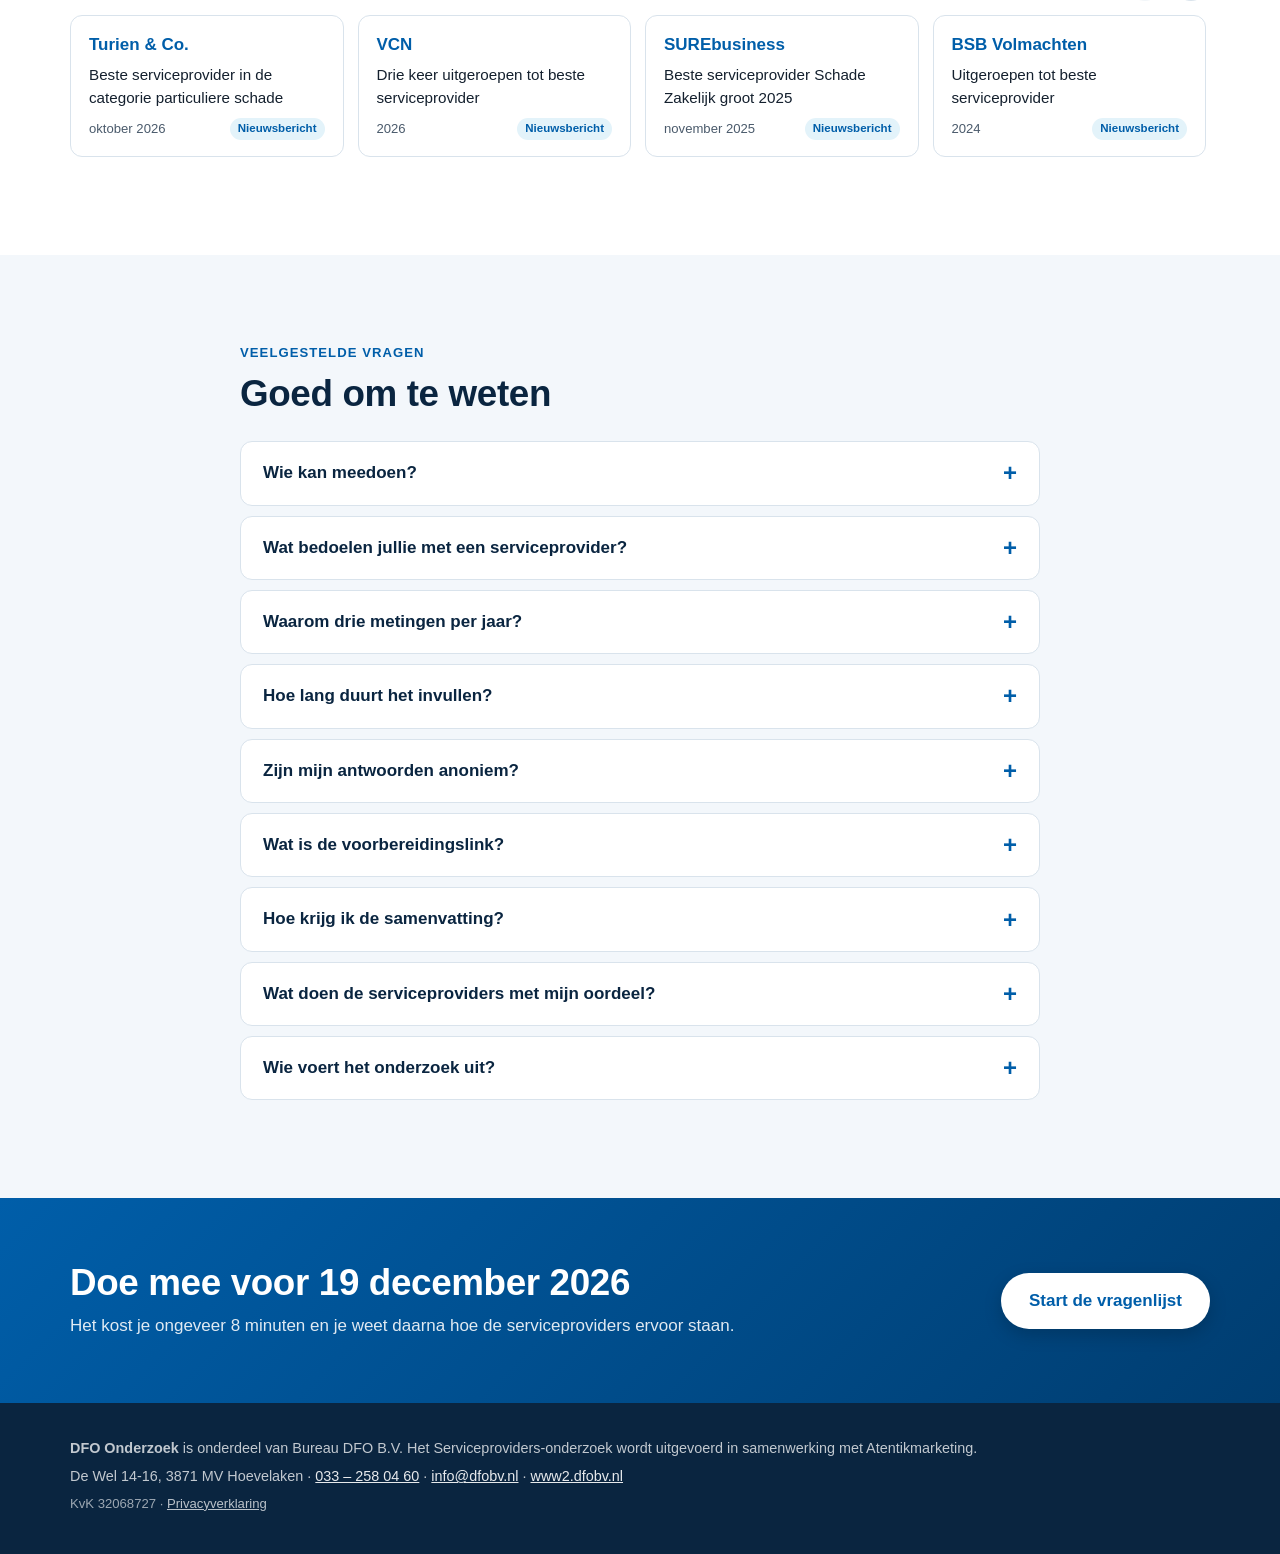
==== commit 0659bd31: "Gelijk met Performance: stand per markt en voortgang weg, grafieken en carrousels erbij" ====
--- a/index.html
+++ b/index.html
@@ -23,7 +23,7 @@
       </a>
       <nav class="main-nav" aria-label="Hoofdmenu">
         <a href="#adviseurs">Waarom meedoen</a>
-        <a href="#status">Stand van zaken</a>
+        <a href="#inzichten">Uit het onderzoek</a>
         <a href="#resultaten">Resultaten</a>
         <a href="#vragen">Vragen</a>
       </nav>
@@ -59,14 +59,7 @@
               <svg viewBox="0 0 24 24"><rect x="4" y="5" width="16" height="15" rx="2"/><path d="M4 10h16M9 3v4M15 3v4"/></svg>
             </span><span id="fact-sluit"></span></li>
           </ul>
-          <div class="mini-status">
-            <div class="mini-status-top">
-              <span><strong id="totaal-pct">0</strong>% van de benodigde beoordelingen</span>
-              <span id="dagen-tekst"></span>
-            </div>
-            <div class="bar" role="progressbar" aria-label="Voortgang meting" aria-valuemin="0" aria-valuemax="100" id="totaal-bar"><span></span></div>
-          </div>
-          <a class="status-link" href="#status">Bekijk per markt</a>
+          <a class="btn meting-kaart-cta js-cta" href="#">Start de vragenlijst</a>
           <p class="prep-hint" id="prep-hint"><a href="#voorbereiding">Sneller door elke meting:</a> vul je kantoorgegevens één keer in.</p>
         </aside>
       </div>
@@ -111,20 +104,15 @@
       </div>
     </section>
 
-    <!-- 5. Stand van zaken -->
-    <section class="section" id="status">
+    <!-- 5. Inzichten uit het onderzoek -->
+    <section class="section" id="inzichten">
       <div class="wrap">
-        <div class="section-head">
-          <div>
-            <p class="kicker">Stand van zaken <span class="js-meting-naam">meting 3</span></p>
-            <h2>Hier hebben we jou nog nodig</h2>
-            <p class="section-intro">Per markt hebben we een minimum aantal beoordelingen nodig om betrouwbare uitspraken te doen. Werk je met een serviceprovider in een markt die nog achterloopt? Dan telt jouw stem dubbel.</p>
-          </div>
-          <p class="updated" id="bijgewerkt"></p>
-        </div>
-        <div class="group-grid" id="groepen"></div>
-        <div class="center"><a class="btn js-cta" href="#">Start de vragenlijst</a></div>
+        <p class="kicker">Uit het onderzoek</p>
+        <h2>Zo staat de markt ervoor</h2>
+        <p class="section-intro">Een paar uitkomsten uit eerdere metingen. Alle cijfers staan in de samenvattingen, die je gratis kunt downloaden.</p>
+        <div class="insight-grid" id="inzichten-lijst"></div>
       </div>
+      <div class="chart-tip" id="chart-tip" role="status" aria-live="polite" hidden></div>
     </section>
 
     <!-- 6. Eerdere resultaten -->
--- a/style.css
+++ b/style.css
@@ -143,6 +143,10 @@
 .meting-body { min-width: 0; }
 .meting-naam { margin: 0; font-weight: bold; color: var(--navy); }
 .meting-thema { margin: 0; color: var(--tekst-zacht); font-size: .95rem; }
+.meting-download { display: inline-flex; align-items: center; gap: 6px; margin-top: 6px; font-size: .88rem; font-weight: bold; text-underline-offset: 3px; }
+.meting-cta { display: inline-block; margin-top: 10px; white-space: nowrap; }
+@media (max-width: 640px) { .meting { grid-template-columns: auto 1fr; } .meting .pill { grid-column: 2; justify-self: start; grid-row: 1; margin-bottom: -6px; } .meting-body { grid-column: 2; } .meting-nr { grid-row: 1 / span 2; } }
+.meting-download svg { width: 16px; height: 16px; fill: none; stroke: currentColor; stroke-width: 2.2; stroke-linecap: round; stroke-linejoin: round; }
 .pill { font-size: .78rem; font-weight: bold; padding: 4px 11px; border-radius: 999px; white-space: nowrap; }
 .pill-afgerond { background: #DDF3E8; color: #1B6B47; }
 .pill-open { background: var(--blauw); color: var(--wit); }
@@ -195,6 +199,35 @@
 .winner-cell { display: flex; flex-direction: column; align-items: flex-end; text-align: right; gap: 2px; }
 .runner-up { color: var(--tekst-zacht); font-size: .82rem; }
 .year-download { margin: 18px 0 0; }
+
+/* Inzichten (grafieken) */
+.insight-grid { display: grid; grid-template-columns: repeat(3, 1fr); gap: 20px; margin-top: 32px; align-items: start; }
+.insight { margin: 0; background: var(--wit); border: 1px solid var(--lijn); border-radius: var(--radius); padding: 22px 22px 16px; min-width: 0; }
+.insight figcaption h3 { font-size: 1.08rem; margin-bottom: 6px; text-wrap: balance; }
+.insight figcaption p { color: var(--tekst-zacht); font-size: .88rem; margin: 0 0 12px; }
+.chart { width: 100%; height: auto; display: block; font-family: Arial, Helvetica, sans-serif; }
+.chart .grid { stroke: #E3EAF1; stroke-width: 1; }
+.chart .tick { font-size: 11px; fill: #6B7A8A; font-variant-numeric: tabular-nums; }
+.chart .row-label { font-size: 12.5px; fill: var(--tekst); }
+.chart .val { font-size: 12.5px; font-weight: bold; fill: var(--tekst); font-variant-numeric: tabular-nums; }
+.chart .link { stroke: #B9C6D3; stroke-width: 2; stroke-linecap: round; }
+.chart .hit { fill: transparent; cursor: default; outline: none; }
+.chart .hit.active, .chart .hit:focus-visible { fill: rgba(0, 94, 169, .06); }
+.legend { list-style: none; padding: 0; margin: 0 0 8px; display: flex; flex-wrap: wrap; gap: 4px 16px; font-size: .82rem; color: var(--tekst-zacht); }
+.legend li { display: flex; align-items: center; gap: 6px; }
+.legend-note { margin-left: auto; }
+.swatch { width: 11px; height: 11px; border-radius: 50%; display: inline-block; }
+.swatch-open { background: #FFFFFF; border: 2.5px solid; box-sizing: border-box; }
+.chart-note, .chart-source { font-size: .78rem; color: var(--tekst-zacht); margin: 8px 0 0; }
+.chart-table { margin-top: 10px; font-size: .85rem; }
+.chart-table summary { cursor: pointer; color: var(--blauw); font-weight: bold; }
+.table-scroll { overflow-x: auto; margin-top: 8px; }
+.chart-table table { width: 100%; border-collapse: collapse; }
+.chart-table th, .chart-table td { padding: 5px 6px; border-bottom: 1px solid var(--lijn); text-align: left; }
+.chart-table .num { text-align: right; font-variant-numeric: tabular-nums; }
+.chart-tip { position: fixed; z-index: 40; pointer-events: none; background: var(--navy); color: var(--wit); font-size: .82rem; padding: 7px 10px; border-radius: 8px; max-width: 280px; box-shadow: var(--schaduw); }
+@media (max-width: 980px) { .insight-grid { grid-template-columns: 1fr 1fr; } }
+@media (max-width: 640px) { .insight-grid { grid-template-columns: 1fr; } }
 
 /* Voorbereidingslink */
 .prep-band { background: linear-gradient(135deg, var(--blauw), var(--blauw-donker)); color: var(--wit); padding: 56px 0; }
@@ -214,8 +247,29 @@
 .press-more summary { cursor: pointer; font-weight: bold; color: var(--blauw); padding: 6px 0; }
 .press-more .press-list { margin-top: 12px; }
 .press-title-gap { margin-top: 36px; }
-.press-list a { display: flex; flex-direction: column; gap: 4px; height: 100%; padding: 16px 18px; border: 1px solid var(--lijn); border-radius: 12px; text-decoration: none; color: var(--tekst); background: var(--wit); transition: border-color .15s, box-shadow .15s; }
-.press-list a:hover { border-color: var(--blauw); box-shadow: var(--schaduw); }
+/* Carrousel */
+.carousel-head { display: flex; justify-content: space-between; align-items: center; gap: 12px; margin-bottom: 12px; }
+.carousel-head .press-title { margin: 0; }
+.press-count { font-weight: normal; letter-spacing: 0; }
+.carousel-nav { display: flex; gap: 8px; }
+.car-btn { width: 38px; height: 38px; border-radius: 50%; border: 1px solid var(--lijn); background: var(--wit); display: grid; place-items: center; cursor: pointer; padding: 0; }
+.car-btn svg { width: 18px; height: 18px; fill: none; stroke: var(--blauw); stroke-width: 2.4; stroke-linecap: round; stroke-linejoin: round; }
+.car-btn:hover:not(:disabled) { border-color: var(--blauw); }
+.car-btn:disabled { opacity: .35; cursor: default; }
+.carousel.is-static .carousel-nav { display: none; }
+.carousel-gap { margin-top: 36px; }
+.carousel-track { list-style: none; margin: 0; padding: 2px 2px 10px; display: grid; grid-auto-flow: column; grid-auto-columns: calc((100% - 3 * 14px) / 4); gap: 14px; overflow-x: auto; scroll-snap-type: x mandatory; scroll-behavior: smooth; scrollbar-width: none; }
+.carousel-track::-webkit-scrollbar { display: none; }
+.carousel-track:focus-visible { outline: 3px solid var(--accent); outline-offset: 2px; border-radius: 12px; }
+.carousel-track li { scroll-snap-align: start; min-width: 0; }
+.press-foot { display: flex; justify-content: space-between; align-items: center; gap: 8px; margin-top: auto; padding-top: 4px; }
+.press-type { font-size: .72rem; font-weight: bold; color: var(--blauw); background: var(--accent-zacht); padding: 2px 8px; border-radius: 999px; white-space: nowrap; }
+@media (max-width: 980px) { .carousel-track { grid-auto-columns: calc((100% - 14px) / 2.3); } }
+@media (max-width: 640px) { .carousel-track { grid-auto-columns: 80%; } }
+.meting-kaart-cta { align-self: flex-start; margin-top: 4px; }
+
+.press-list a, .carousel-track a { display: flex; flex-direction: column; gap: 4px; height: 100%; padding: 16px 18px; border: 1px solid var(--lijn); border-radius: 12px; text-decoration: none; color: var(--tekst); background: var(--wit); transition: border-color .15s, box-shadow .15s; }
+.press-list a:hover, .carousel-track a:hover { border-color: var(--blauw); box-shadow: var(--schaduw); }
 .press-medium { font-weight: bold; color: var(--blauw); }
 .press-head { font-size: .95rem; }
 .press-date { font-size: .82rem; color: var(--tekst-zacht); }
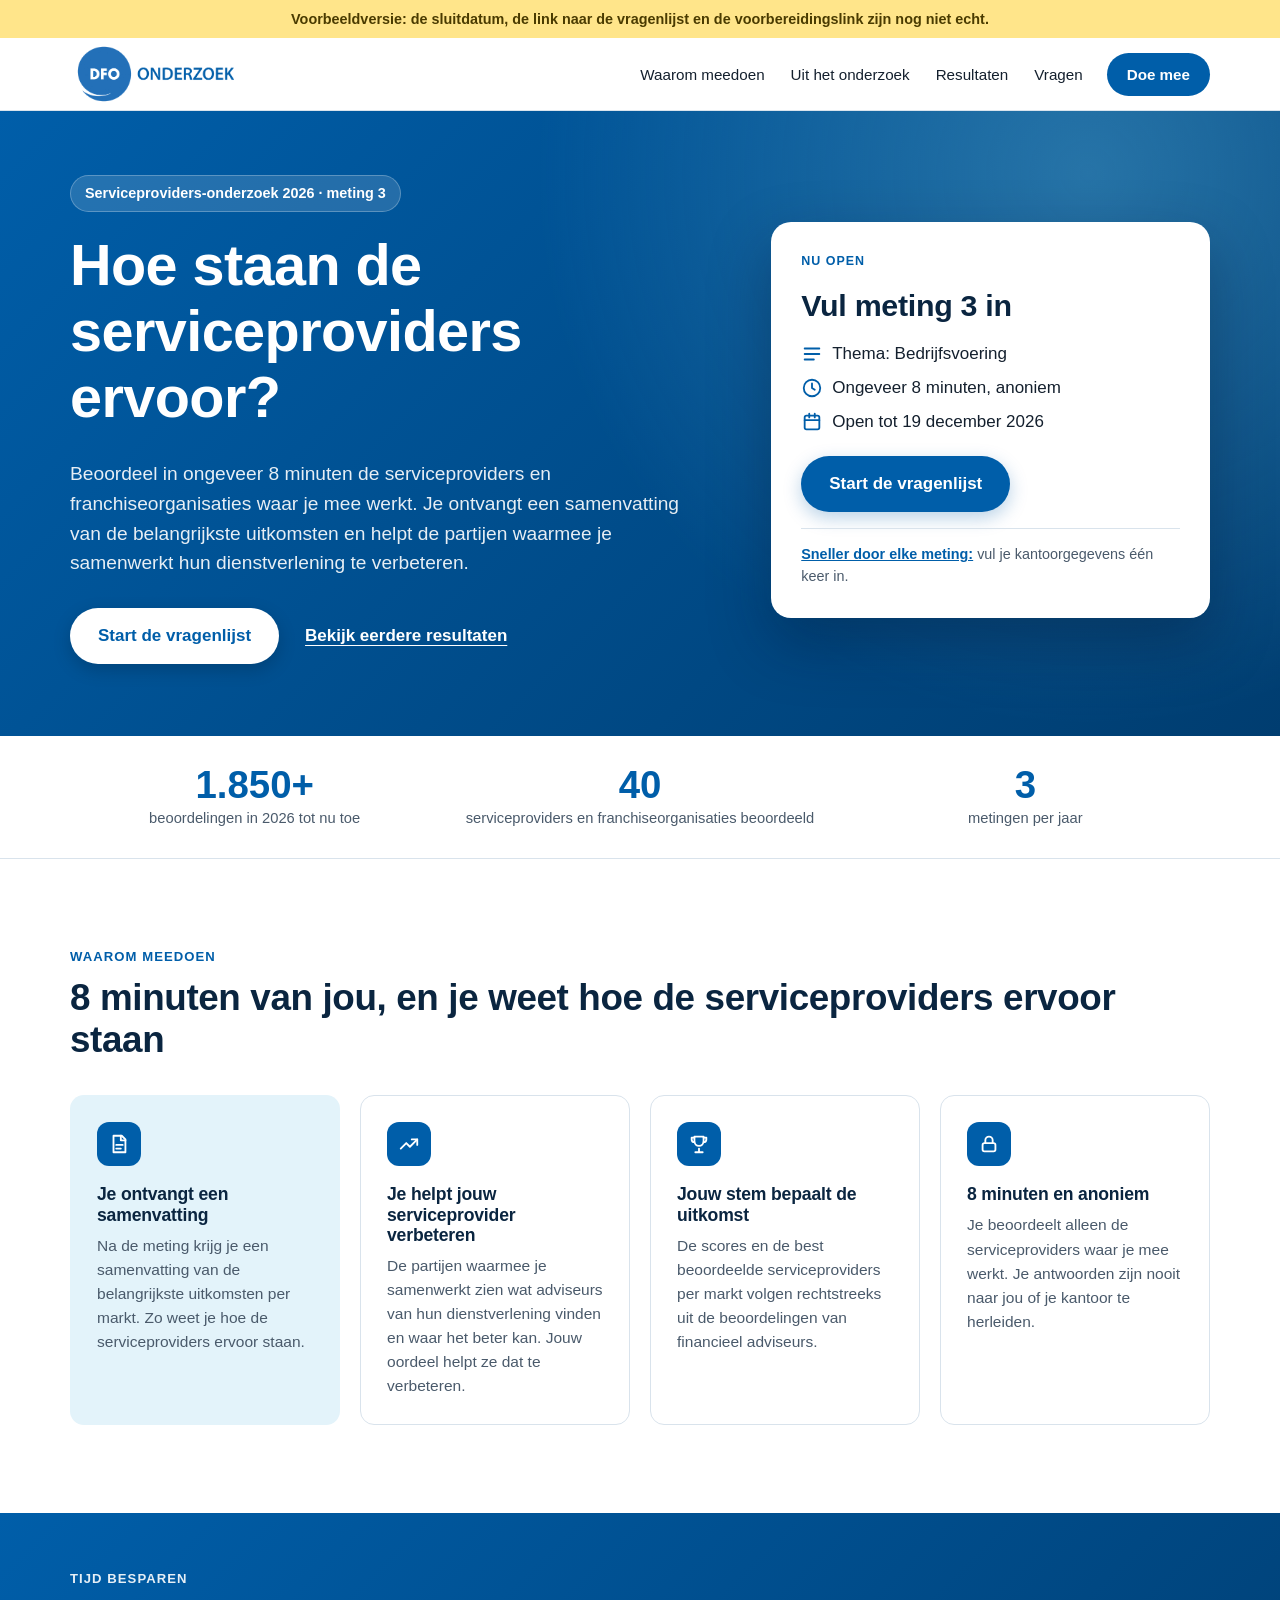
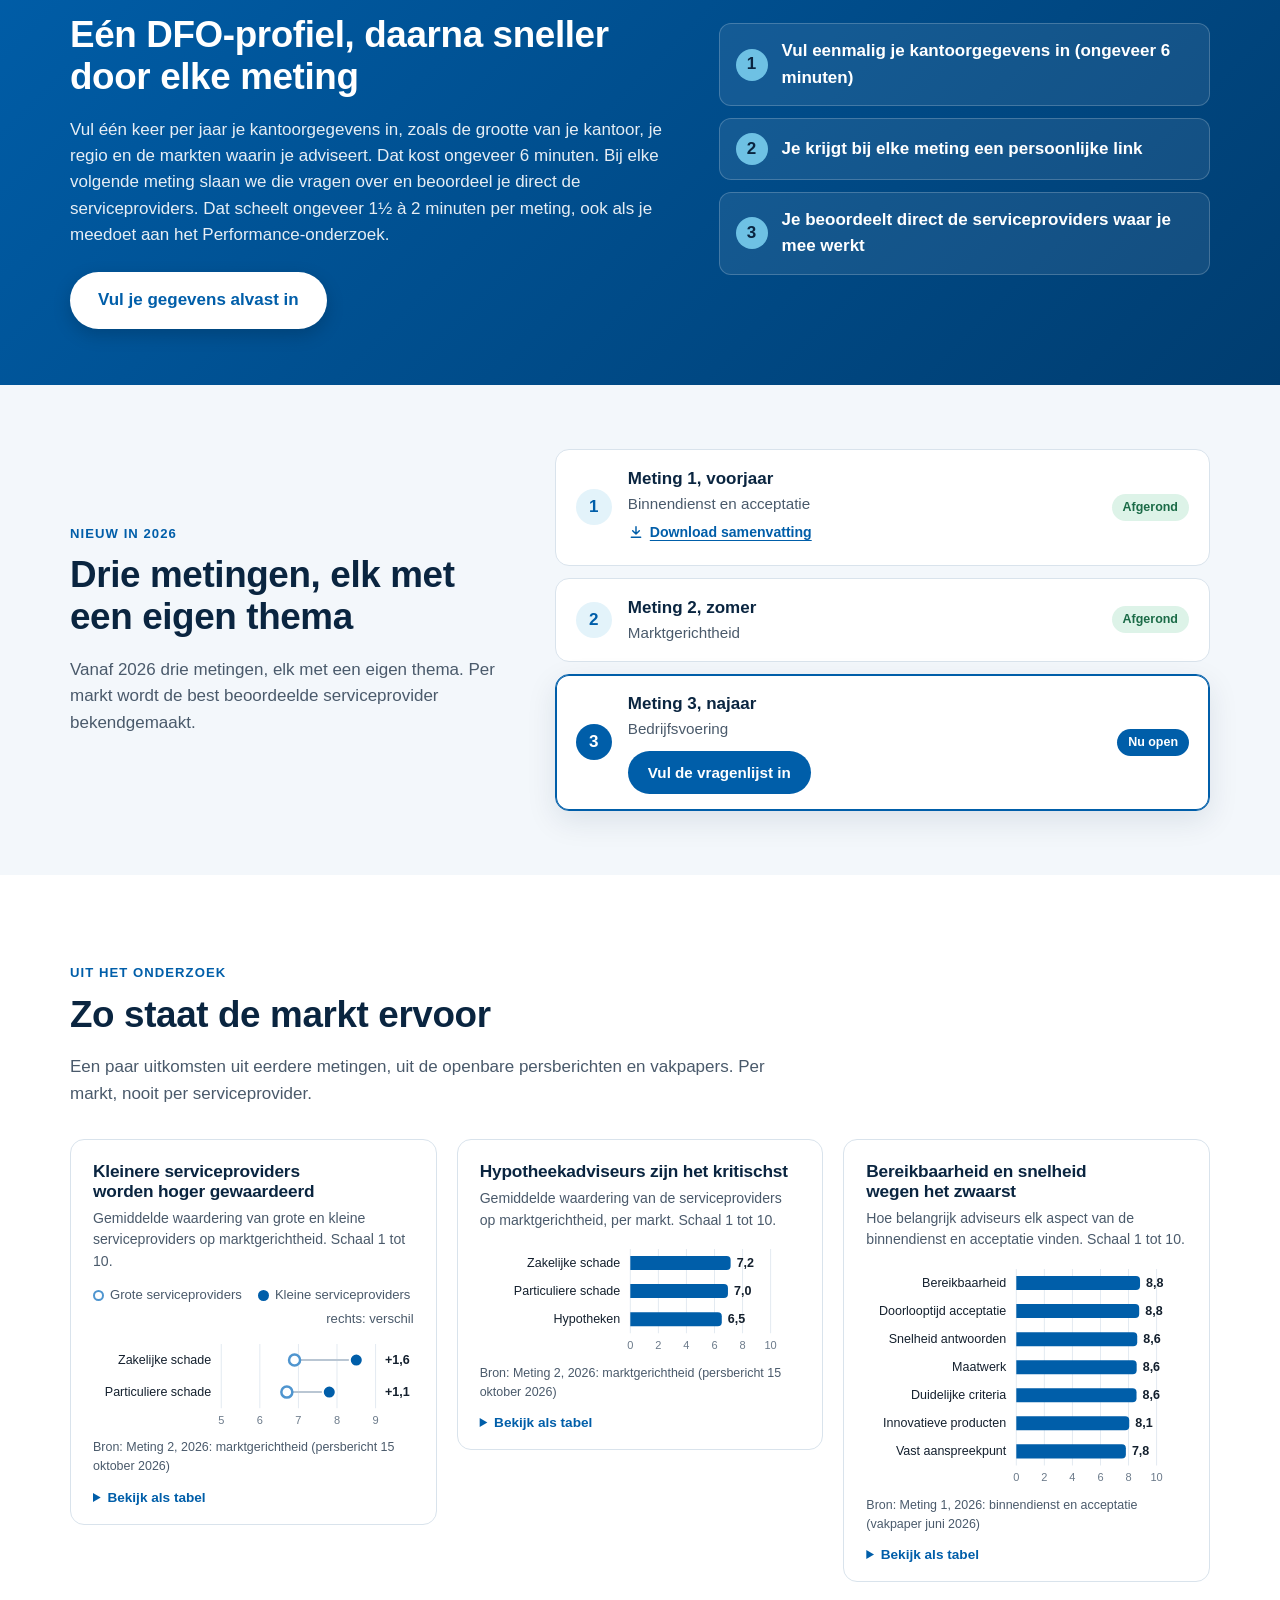
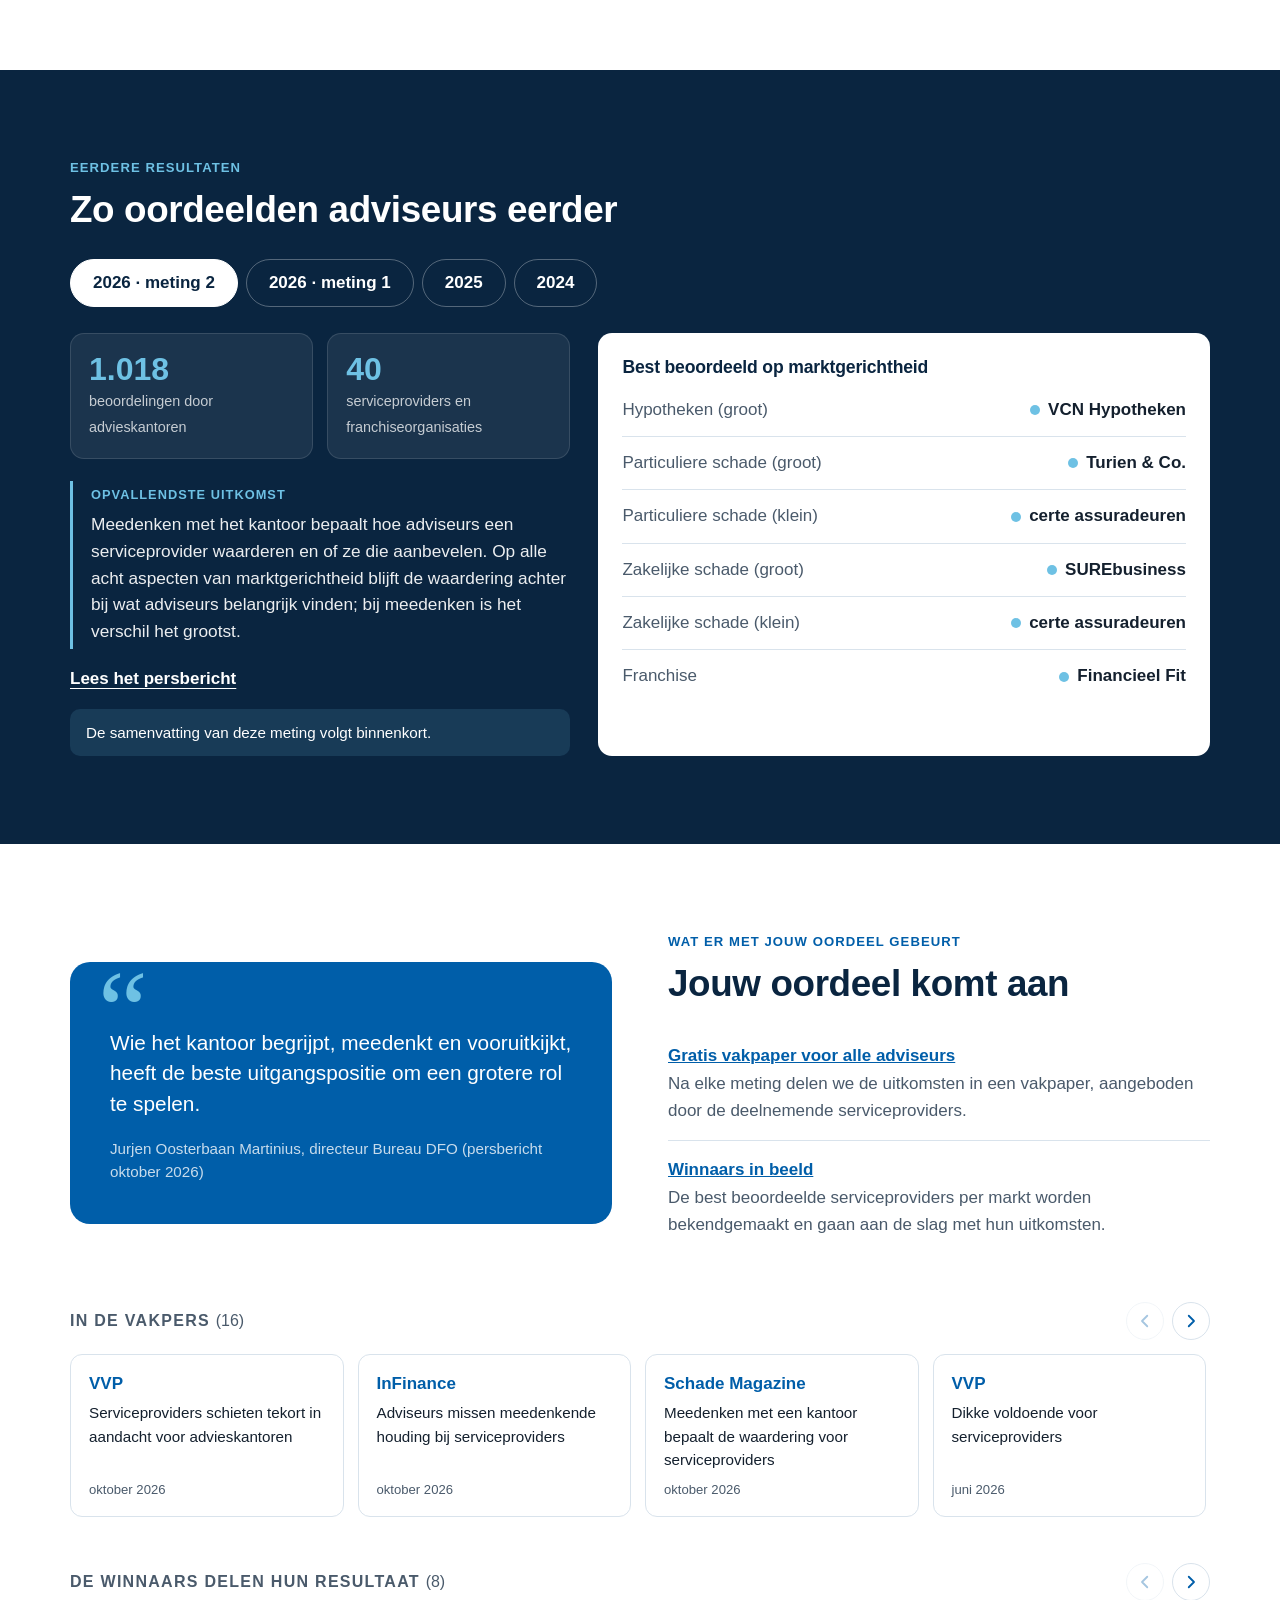
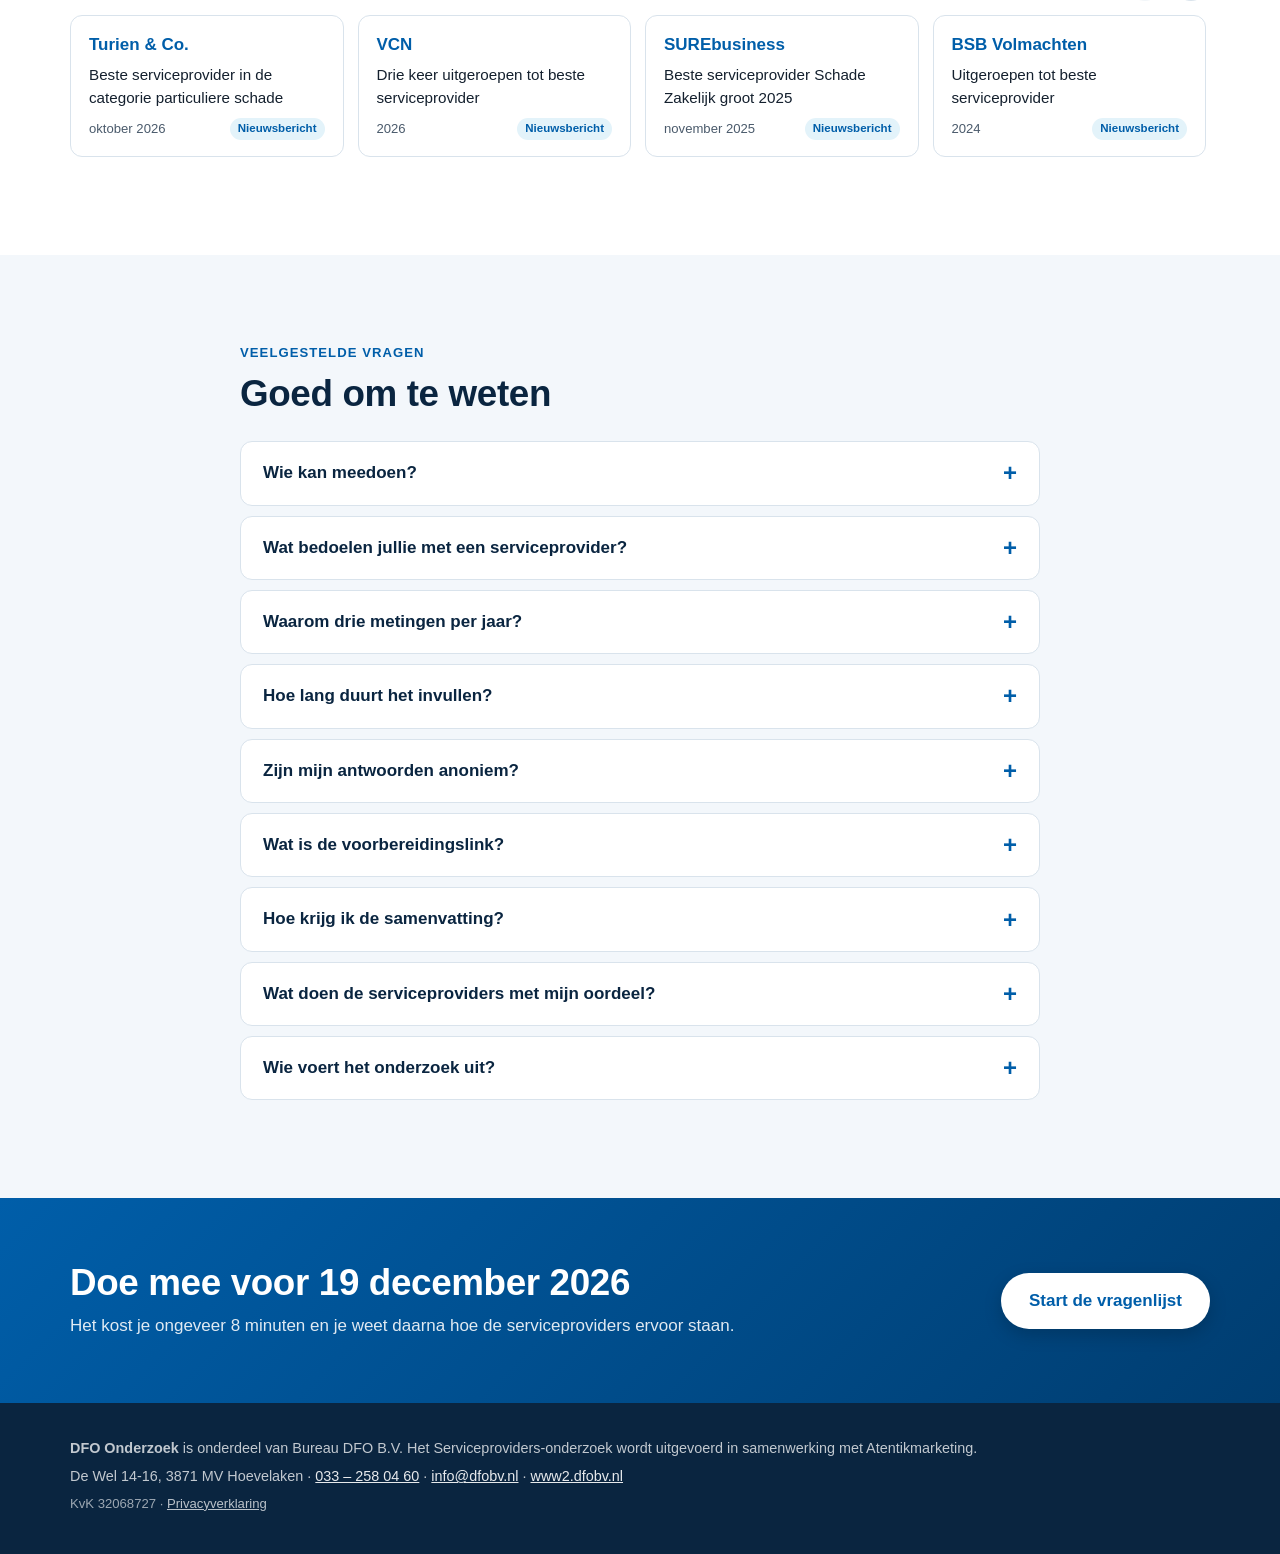
==== commit bb5057b9: "Bron van de grafieken verduidelijkt" ====
--- a/index.html
+++ b/index.html
@@ -109,7 +109,7 @@
       <div class="wrap">
         <p class="kicker">Uit het onderzoek</p>
         <h2>Zo staat de markt ervoor</h2>
-        <p class="section-intro">Een paar uitkomsten uit eerdere metingen. Alle cijfers staan in de samenvattingen, die je gratis kunt downloaden.</p>
+        <p class="section-intro">Een paar uitkomsten uit eerdere metingen, uit de openbare persberichten en vakpapers. Per markt, nooit per serviceprovider.</p>
         <div class="insight-grid" id="inzichten-lijst"></div>
       </div>
       <div class="chart-tip" id="chart-tip" role="status" aria-live="polite" hidden></div>
